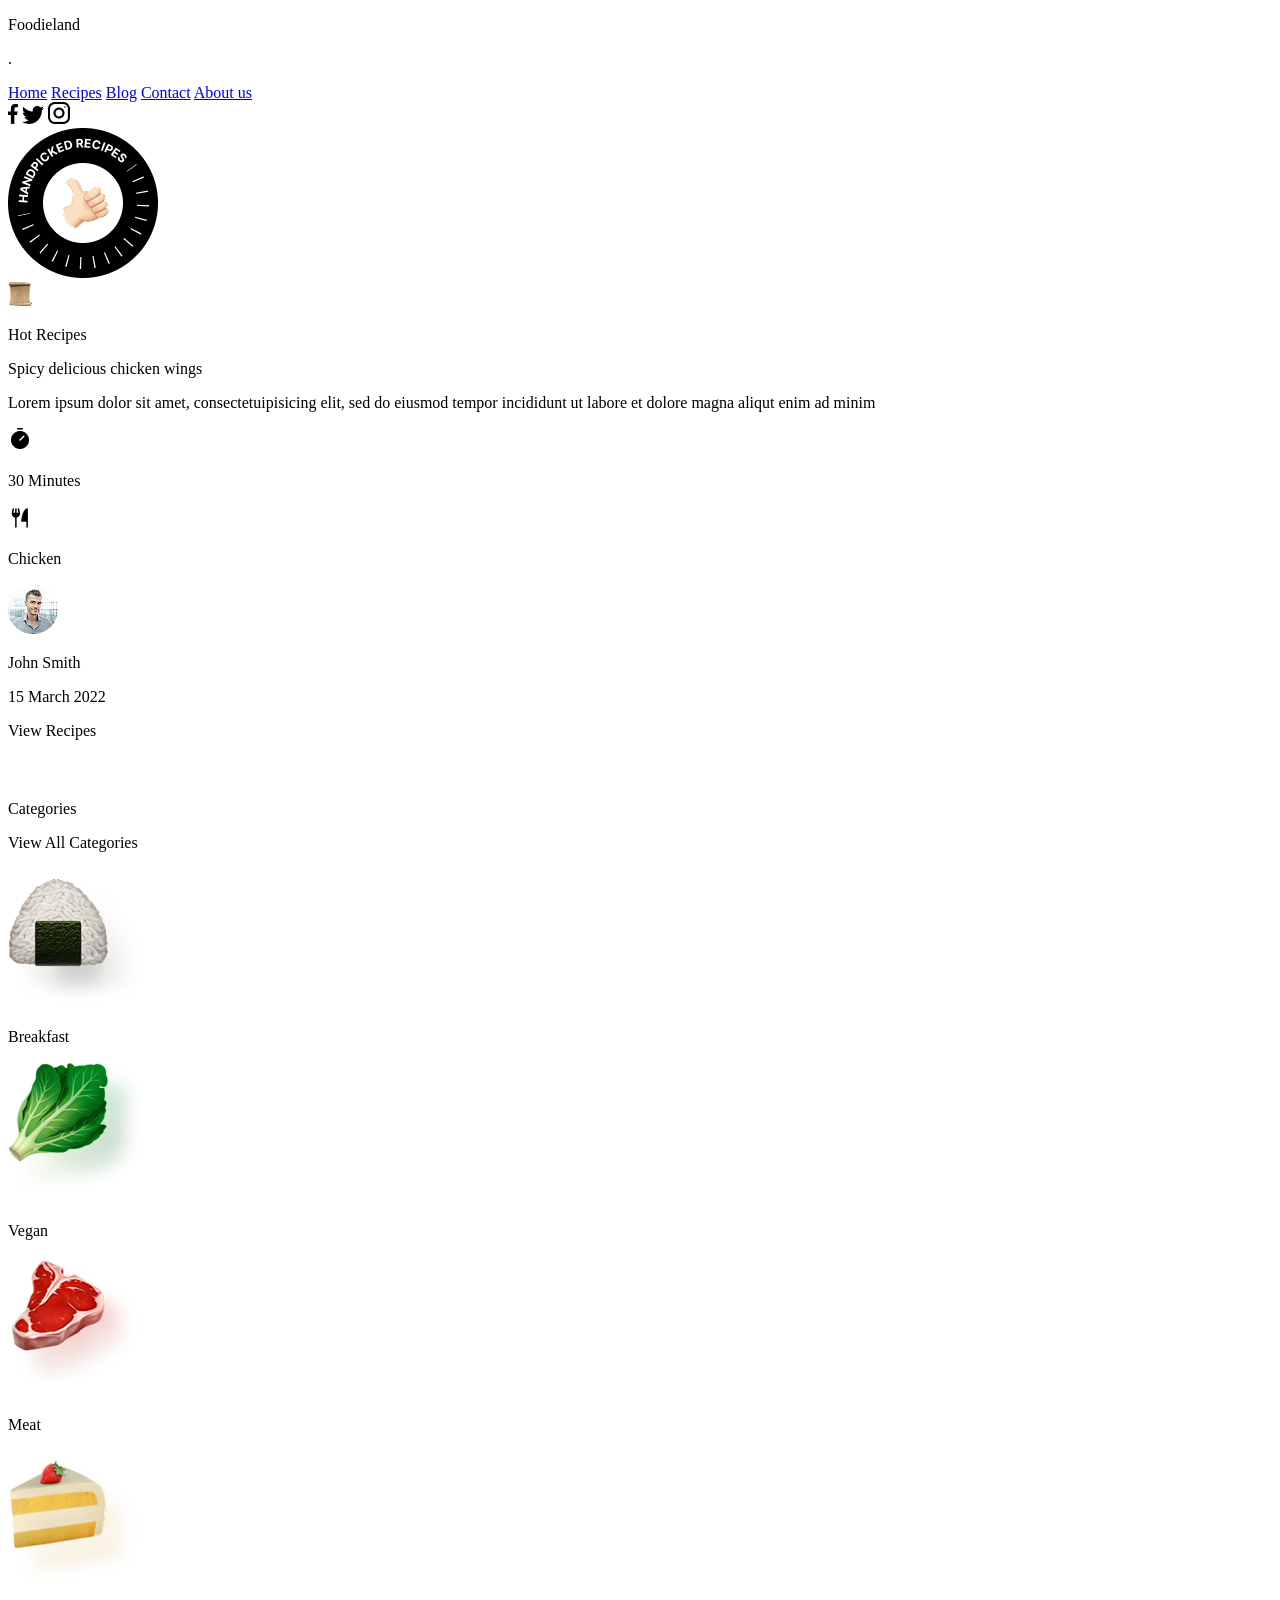
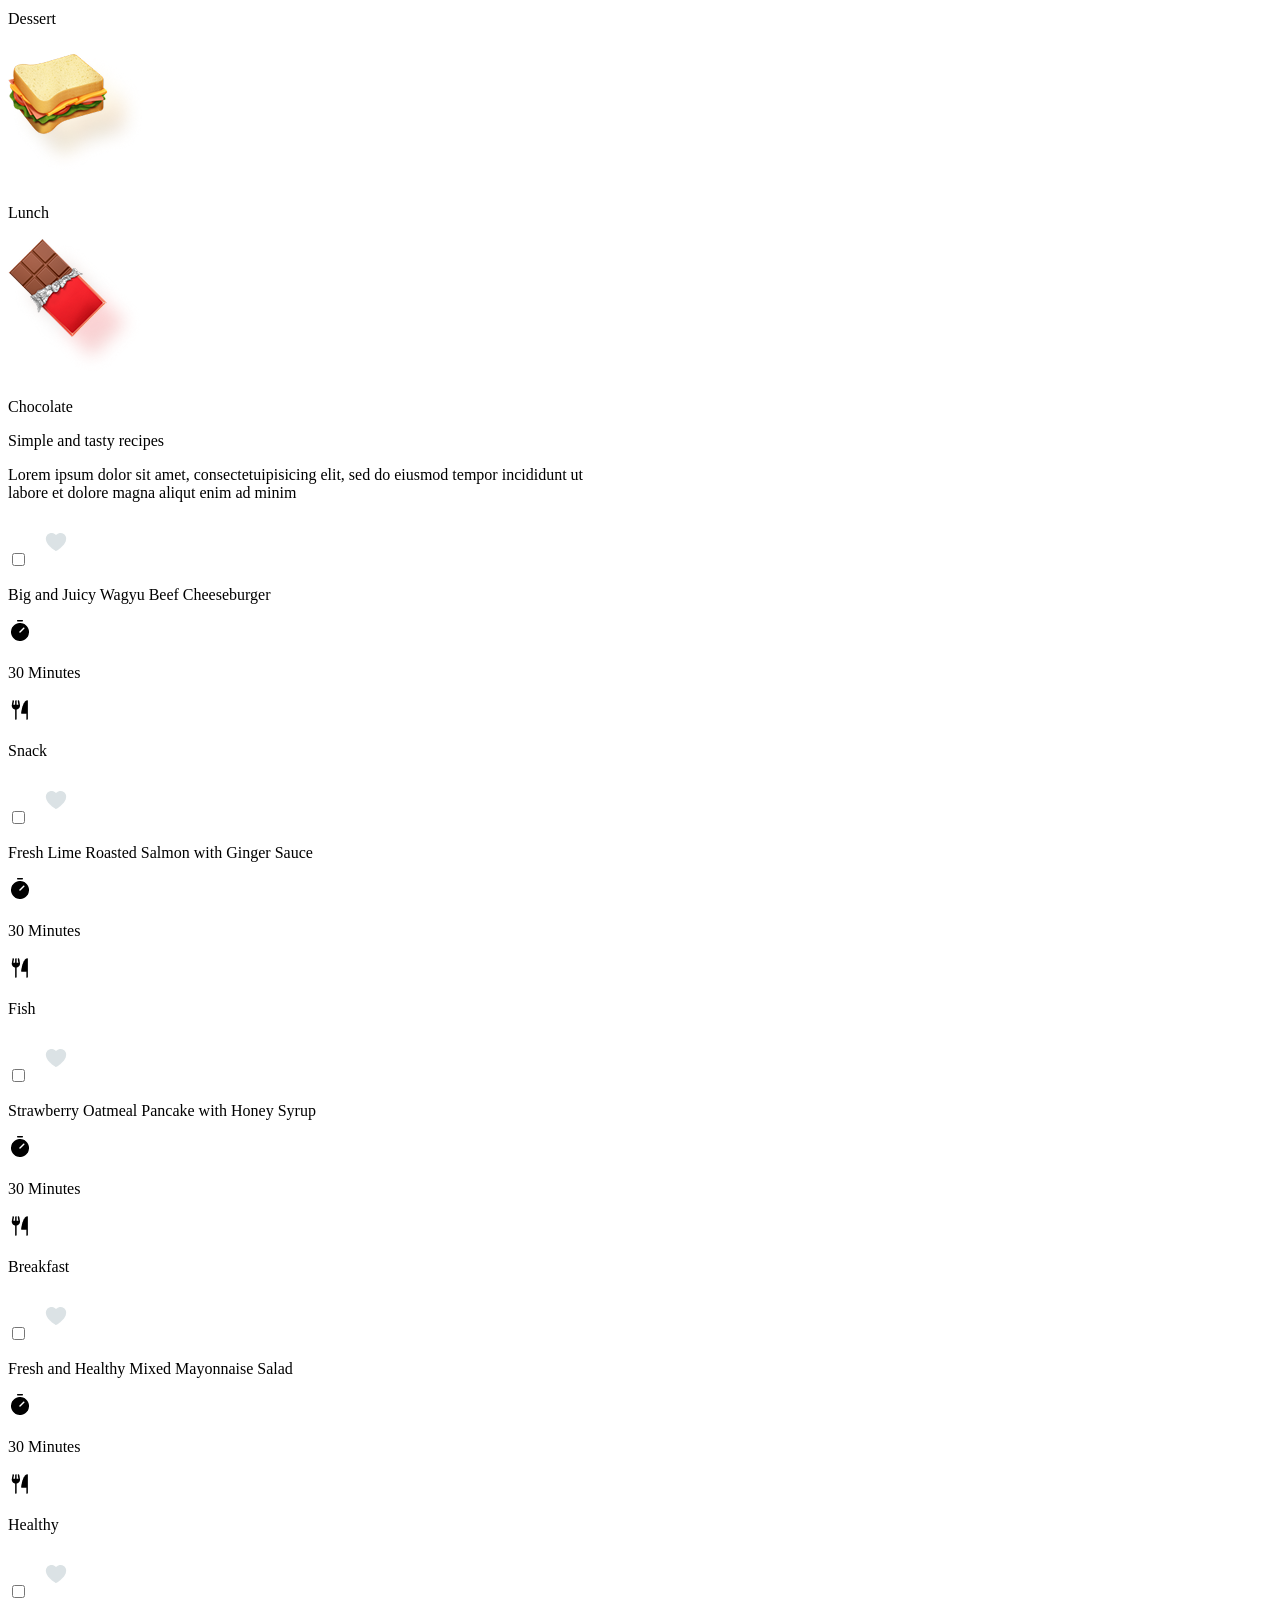
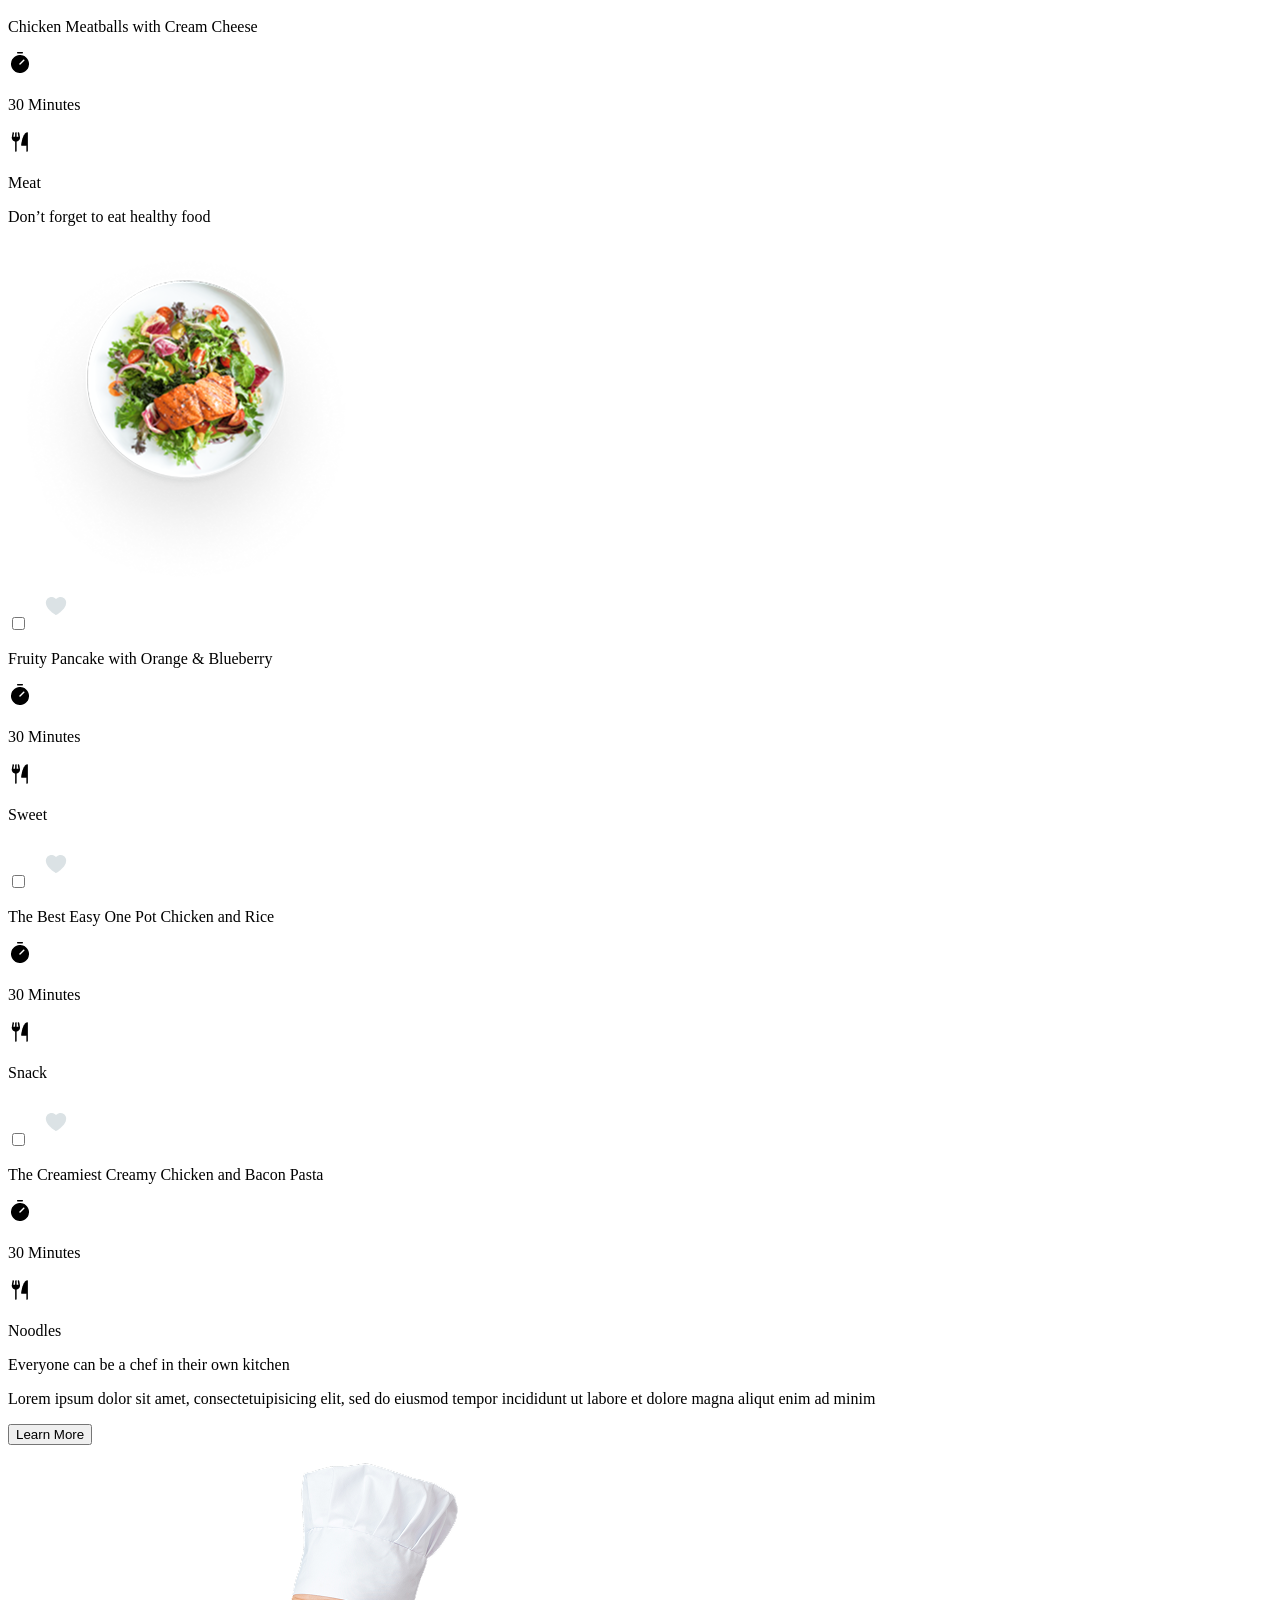
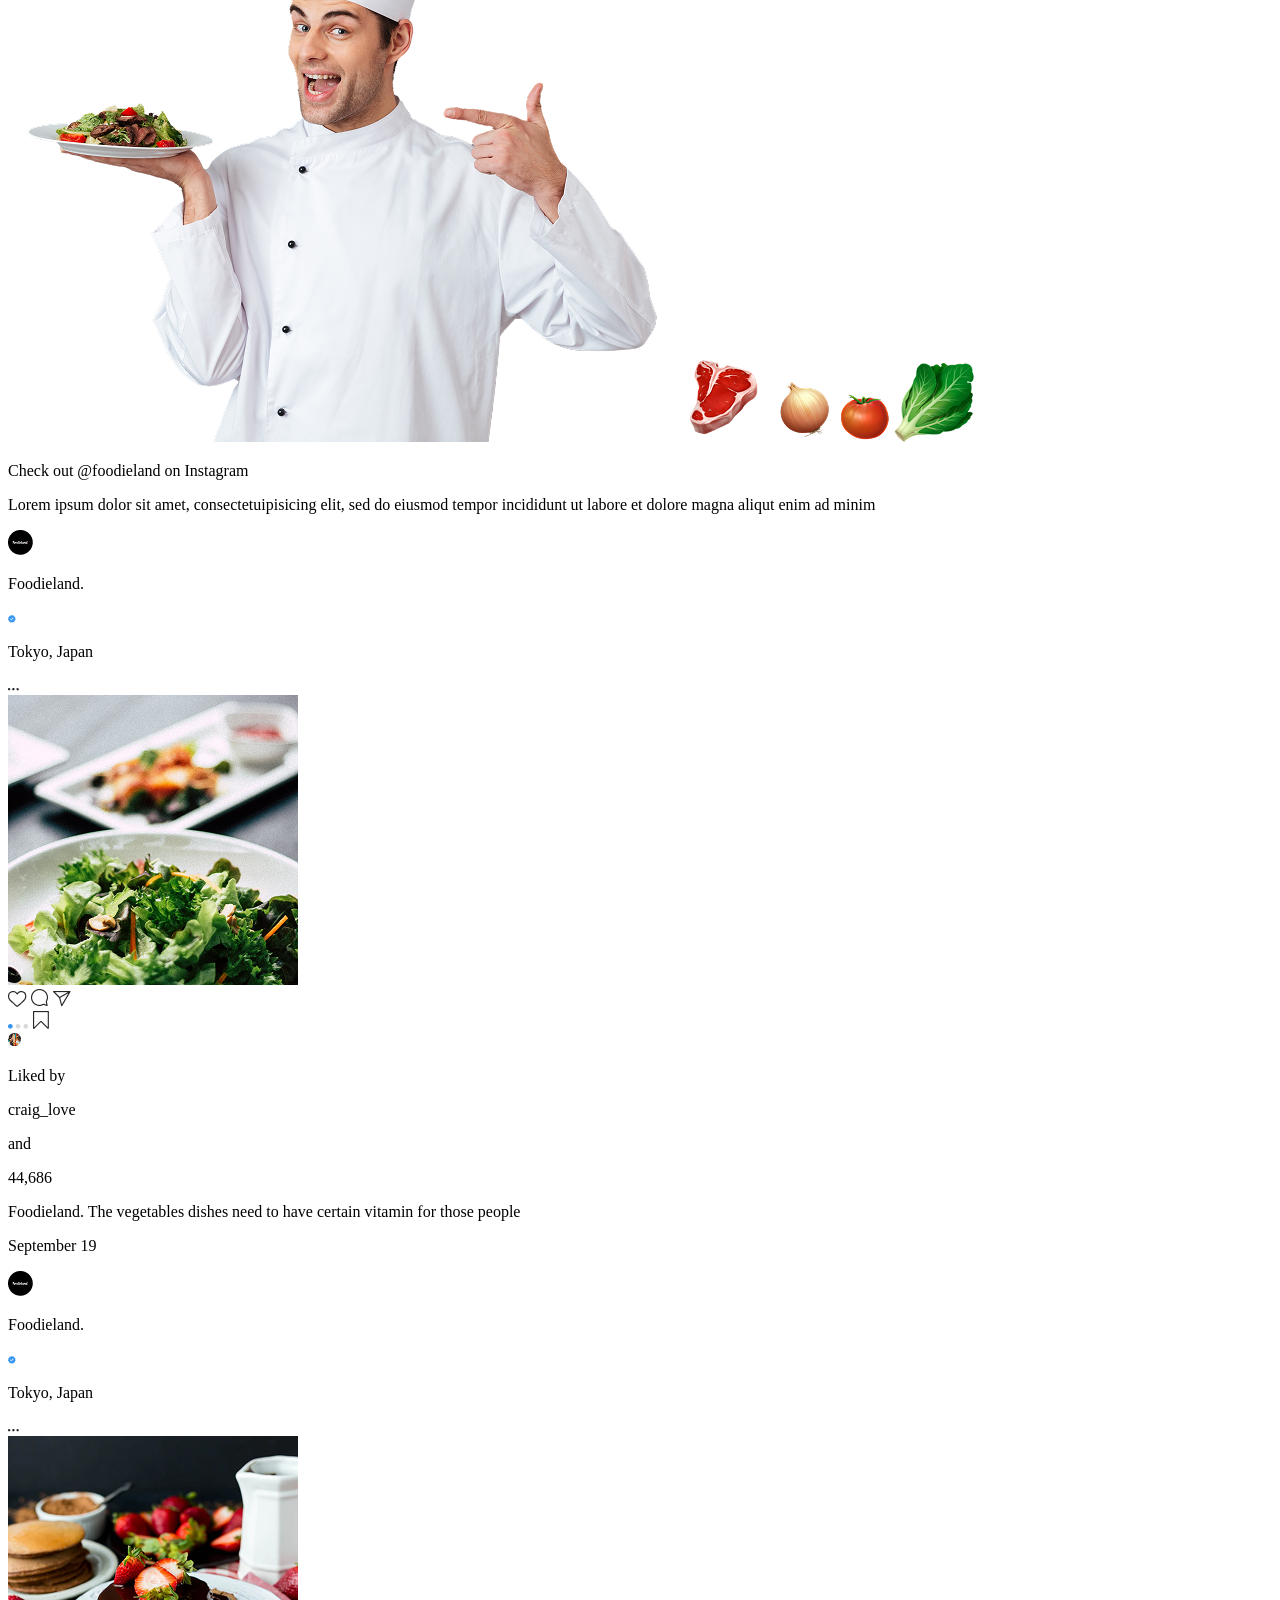
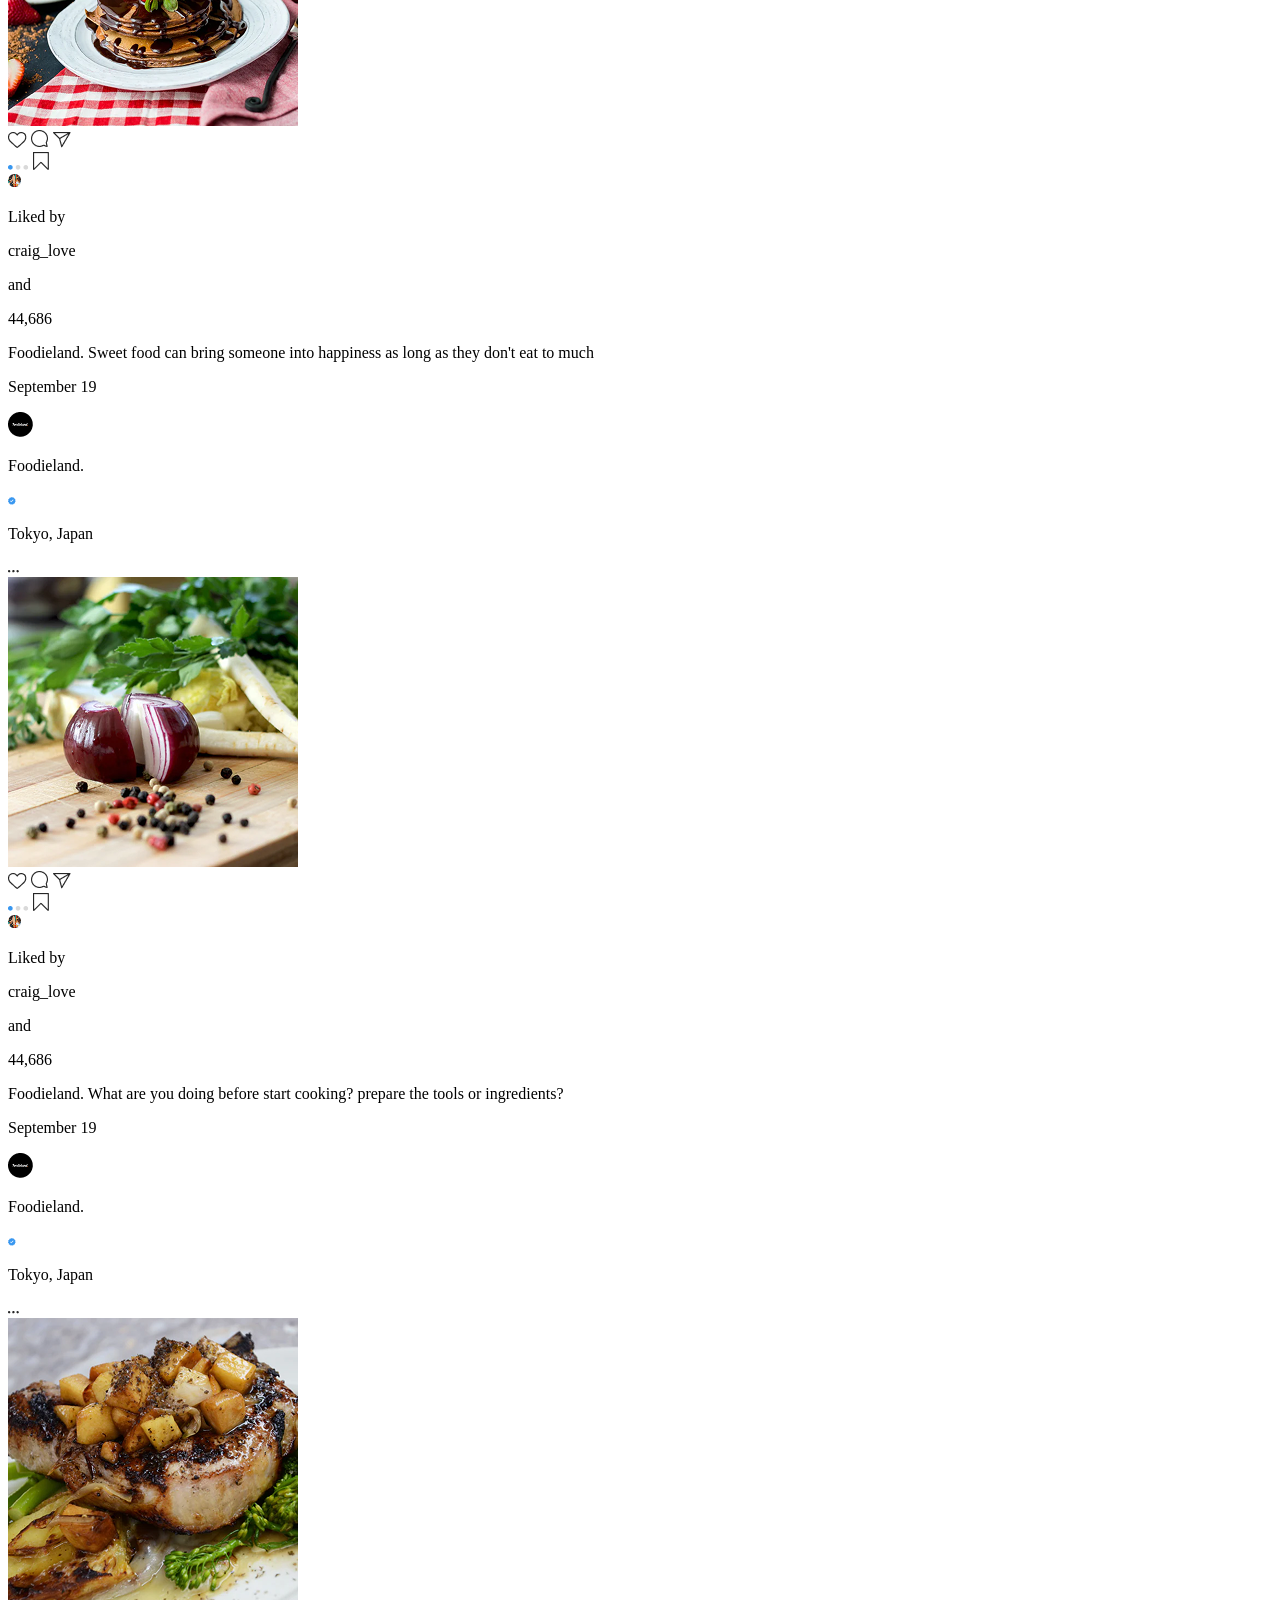
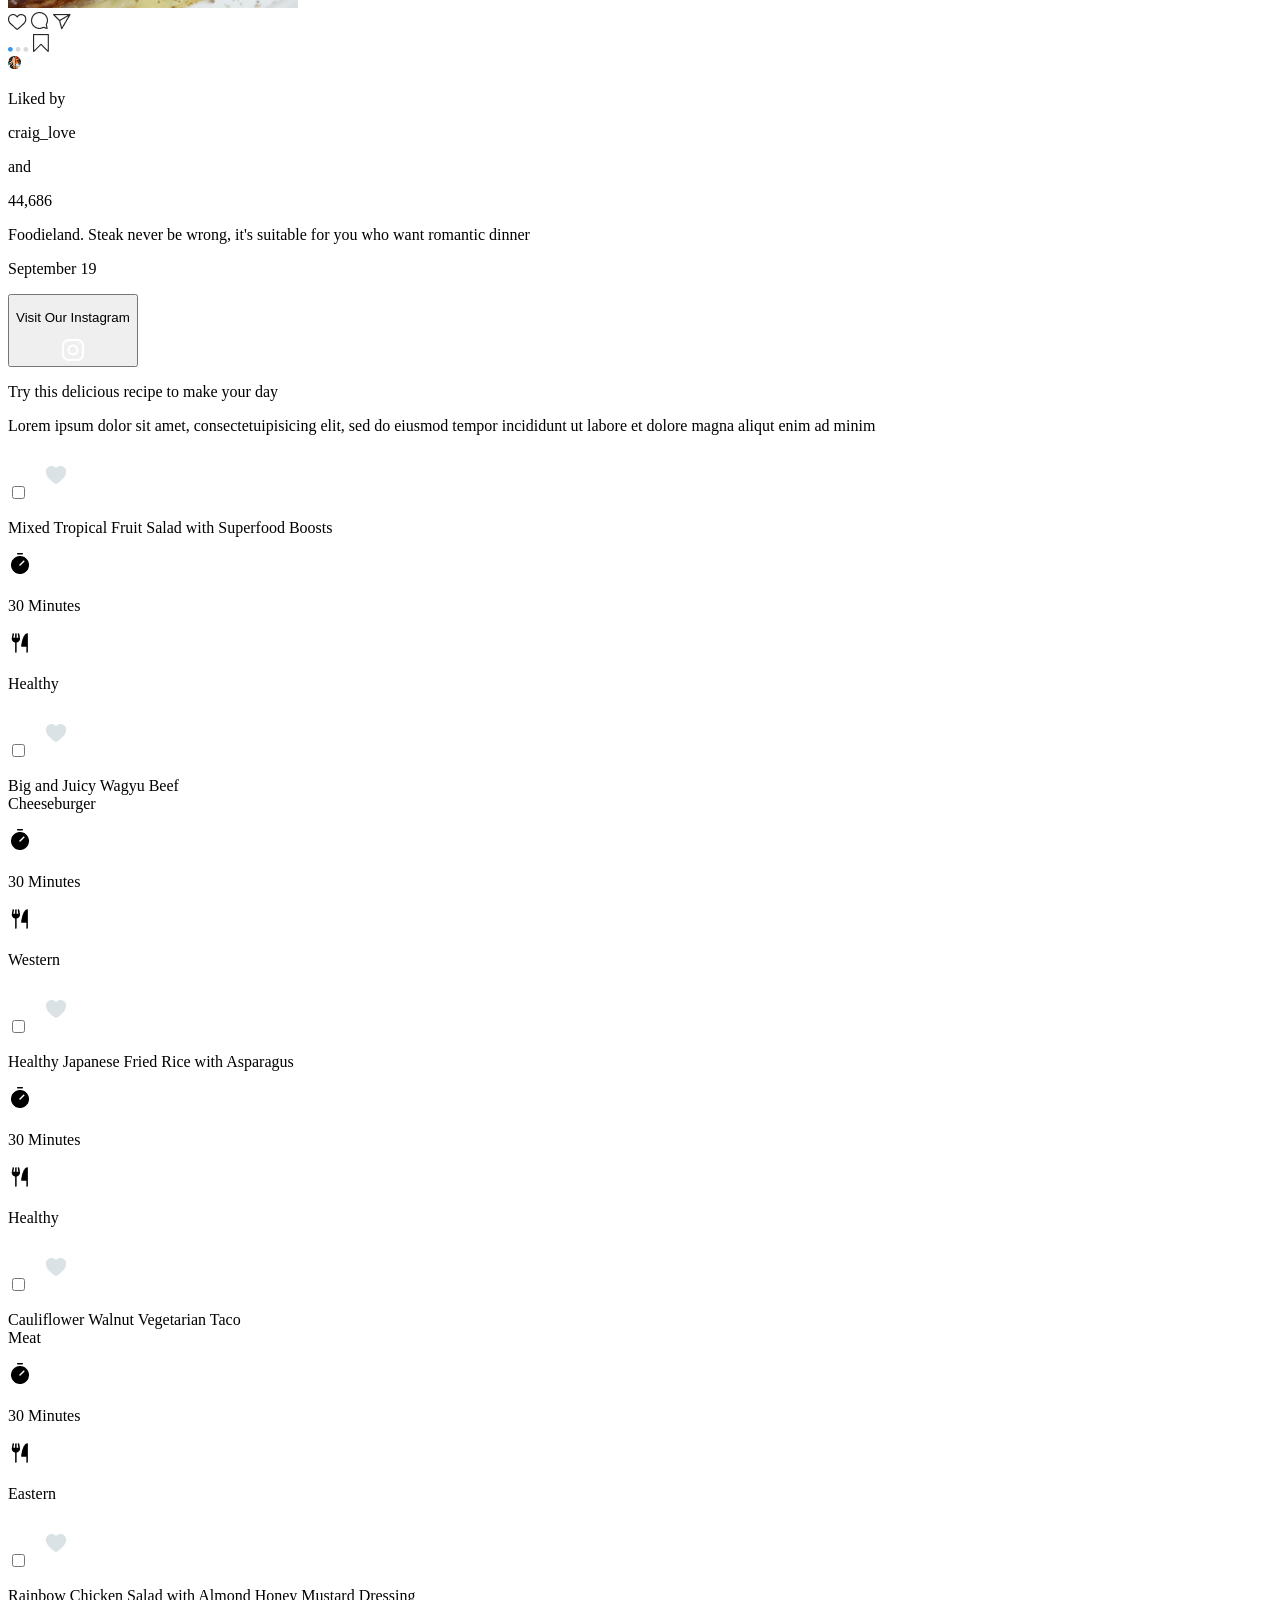
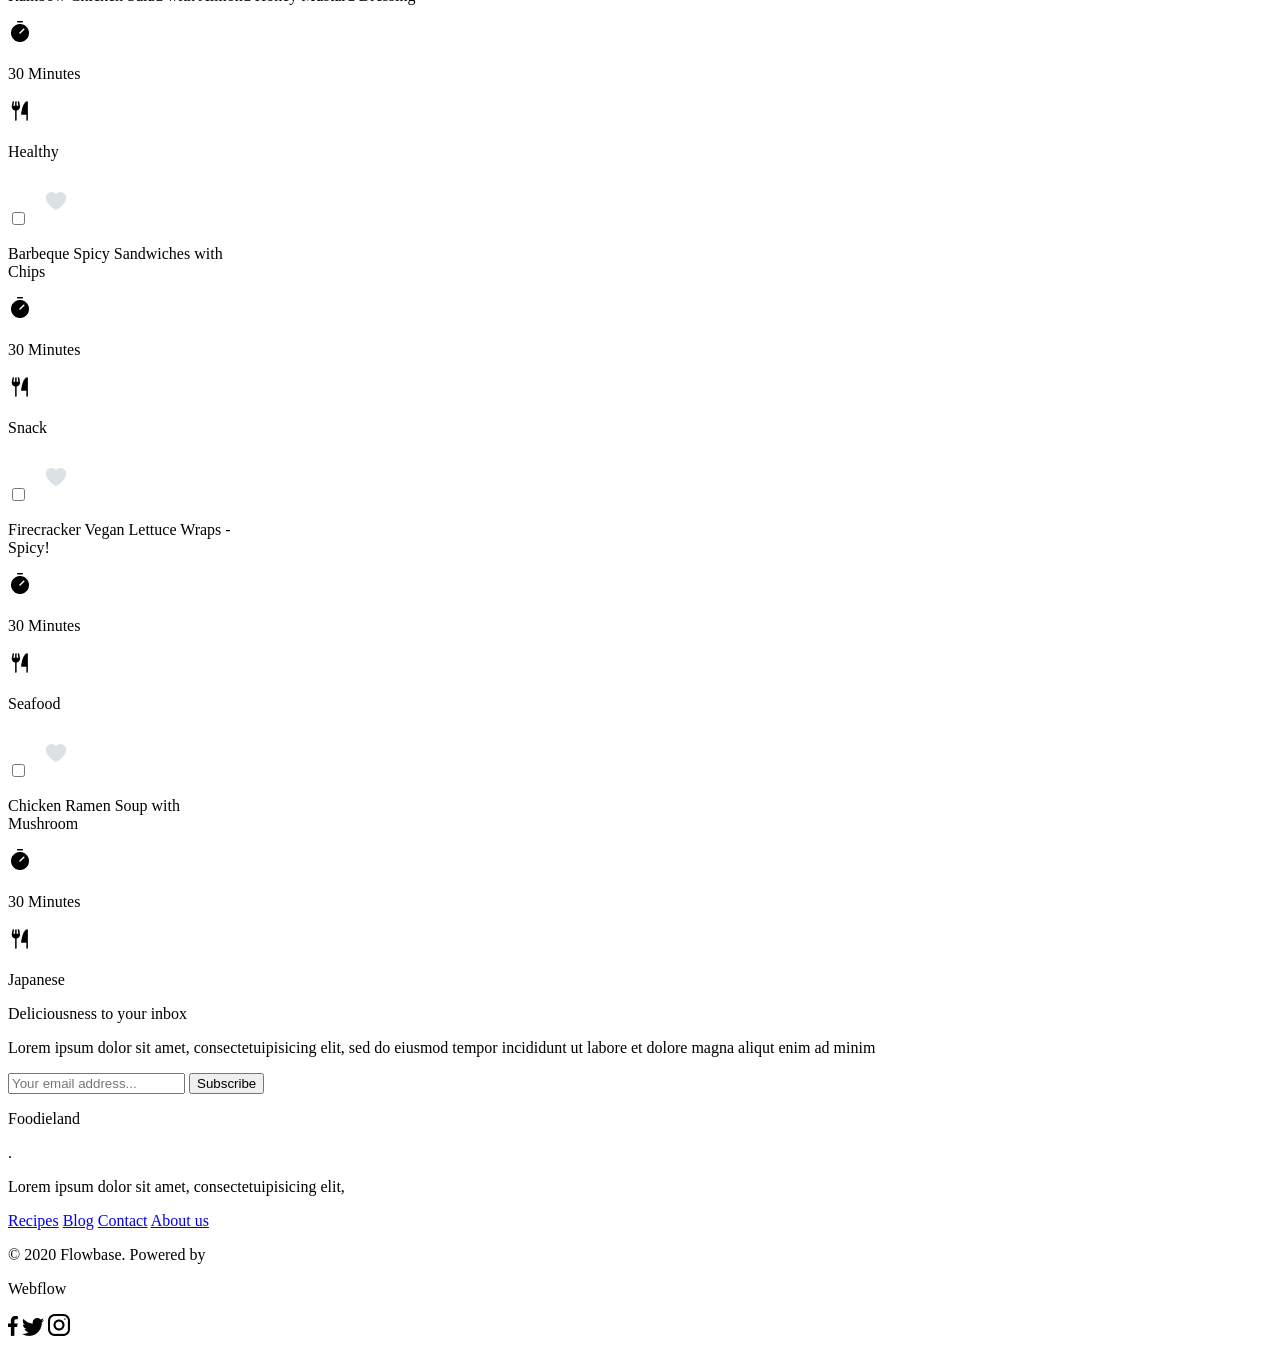
==== index.html @ 7369a602 "Add files via upload" ====
<!DOCTYPE html>
<html lang="en">

<head>
    <meta charset="UTF-8">
    <meta name="viewport" content="width=device-width, initial-scale=1.0, maximum-scale=1.0, user-scalable=yes">
    <link rel="stylesheet" href="css/Foodieland style.css">
    <title>Foodieland</title>
</head>

<body>
    <div class="container">
        <header class="header">
            <div class="navigation">
                <div class="navigation_name">
                    <p class="navigation_name_i">Foodieland</p>
                    <p class="navigation_name_t">.</p>
                </div>
                <div class="navigation_page">
                    <a href="#" class="navigation_page_text">Home</a>
                    <a href="#" class="navigation_page_text">Recipes</a>
                    <a href="#" class="navigation_page_text">Blog</a>
                    <a href="#" class="navigation_page_text">Contact</a>
                    <a href="#" class="navigation_page_text">About us</a>
                </div>
                <div class="navigation_icons">
                    <img src="icons/001-facebook.png" class="navigation_icons_facebook" alt="facebook">
                    <img src="icons/003-twitter.png" class="navigation_icons_twitter" alt="twitter">
                    <img src="icons/004-instagram.png" class="navigation_icons_instagram" alt="instagram">
                </div>
            </div>
        </header>

        <main>
            <img src="img/Badge.png" class="spicy_icon" alt="Badge">
            <div class="spicy">
                <div class="spice_nemnogo_fona"></div>
                <div class="spicy_center">
                    <div class="spicy_text">
                        <div class="spicy_text_sod">
                            <div class="hot_recipes_background">
                                <div class="hot_recipes_sod">
                                    <img src="icons/image 14.png" class="hot_recipes_icon" alt="hot recipes icon">
                                    <p class="hot_recipes_text">Hot Recipes</p>
                                </div>
                            </div>
                            <p class="spicy_text_osn">Spicy delicious chicken wings</p>
                            <p class="spicy_text_pob">Lorem ipsum dolor sit amet, consectetuipisicing elit, sed do
                                eiusmod
                                tempor incididunt ut labore et dolore magna aliqut enim ad minim </p>
                            <div class="spicy_info">
                                <div class="spicy_time">
                                    <div class="spicy_time_sod">
                                        <img src="icons/Timer.png" class="spicy_time_icon" alt="">
                                        <p class="spicy_time_text">30 Minutes</p>
                                    </div>
                                </div>
                                <div class="spicy_chicken">
                                    <div class="spicy_chicken_sod">
                                        <img src="icons/ForkKnife.png" class="spicy_chicken_icon"
                                            alt="spicy chicken icon">
                                        <p class="spicy_chicken_text">Chicken</p>
                                    </div>
                                </div>
                            </div>
                            <div class="view">
                                <div class="people">
                                    <img src="icons/Johnfoto.png" class="people_icon" alt="John icon">
                                    <div class="people_text">
                                        <p class="people_text_name">John Smith</p>
                                        <p class="people_text_data">15 March 2022</p>
                                    </div>
                                </div>
                                <div class="view_recipes">
                                    <div class="view_recipes_sod">
                                        <p class="view_recipes_text">View Recipes</p>
                                        <img src="icons/PlayCircle.png" class="view_recipes_icon" alt="play circle">
                                    </div>
                                </div>
                            </div>
                        </div>
                    </div>
                    <div class="spicy_img"></div>
                </div>
                <div class="spice_nemnogo_fona_2"></div>
            </div>
            <div class="categories">
                <div class="categories_header">
                    <p class="categories_header_text">Categories</p>
                    <div class="categories_header_view">
                        <p class="categories_header_view_text">View All Categories</p>
                    </div>
                </div>
                <div class="categories_all_img">
                    <div class="categories_img_1">
                        <img src="img/ris.png" class="food_img" alt="ris">
                        <p class="food_text">Breakfast</p>
                    </div>
                    <div class="categories_img_2">
                        <img src="img/salat.png" class="food_img" alt="salat">
                        <p class="food_text">Vegan</p>
                    </div>
                    <div class="categories_img_3">
                        <img src="img/meat.png" class="food_img" alt="meat">
                        <p class="food_text">Meat</p>
                    </div>
                    <div class="categories_img_4">
                        <img src="img/dessert.png" class="food_img" alt="tort">
                        <p class="food_text">Dessert</p>
                    </div>
                    <div class="categories_img_5">
                        <img src="img/lunch.png" class="food_img" alt="lunch">
                        <p class="food_text">Lunch</p>
                    </div>
                    <div class="categories_img_6">
                        <img src="img/choco.png" class="food_img" alt="chocolate">
                        <p class="food_text">Chocolate</p>
                    </div>
                </div>
            </div>
            <div class="simple_and_tasty">
                <p class="simple_and_tasty_head">Simple and tasty recipes</p>
                <p class="simple_and_tasty_pob">Lorem ipsum dolor sit amet, consectetuipisicing elit, sed do eiusmod
                    tempor incididunt ut<br>
                    labore et dolore magna aliqut enim ad minim</p>
                <div class="different_food">
                    <div class="different_food_options_1">
                        <div class="different_food_options_size">
                            <div class="different_food_options_img_position">
                                <div class="different_food_options_img">
                                    <label class="heart_label">
                                        <input type="checkbox" class="heart_checkbox">
                                        <img src="icons/серое_сердце.png" alt="сердце" class="heart_image">
                                    </label>
                                </div>
                            </div>
                            <div class="different_food_options_indent">
                                <p class="different_food_options_name">Big and Juicy Wagyu Beef
                                    Cheeseburger</p>
                                <div class="different_food_options_info">
                                    <div class="different_food_options_time">
                                        <img src="icons/Timer.png" class="different_food_options_time_icon" alt="Timer">
                                        <p class="different_food_options_time_text">30 Minutes</p>
                                    </div>
                                    <div class="different_food_options_tipe">
                                        <img src="icons/ForkKnife.png" class="different_food_options_tipe_icon"
                                            alt="ForkKnife">
                                        <p class="different_food_options_tipe_text">Snack</p>
                                    </div>
                                </div>
                            </div>
                        </div>
                        <div class="different_food_options_size">
                            <div class="different_food_options_img_position">
                                <div class="different_food_options_img_2">
                                    <label class="heart_label">
                                        <input type="checkbox" class="heart_checkbox">
                                        <img src="icons/серое_сердце.png" alt="сердце" class="heart_image">
                                    </label>
                                </div>
                            </div>
                            <div class="different_food_options_indent">
                                <p class="different_food_options_name">Fresh Lime Roasted Salmon with Ginger Sauce</p>
                                <div class="different_food_options_info_2">
                                    <div class="different_food_options_time">
                                        <img src="icons/Timer.png" class="different_food_options_time_icon" alt="Timer">
                                        <p class="different_food_options_time_text">30 Minutes</p>
                                    </div>
                                    <div class="different_food_options_tipe_fish">
                                        <img src="icons/ForkKnife.png" class="different_food_options_tipe_icon"
                                            alt="ForkKnife">
                                        <p class="different_food_options_tipe_text">Fish</p>
                                    </div>
                                </div>
                            </div>
                        </div>
                        <div class="different_food_options_size">
                            <div class="different_food_options_img_position">
                                <div class="different_food_options_img_3">
                                    <label class="heart_label">
                                        <input type="checkbox" class="heart_checkbox">
                                        <img src="icons/серое_сердце.png" alt="сердце" class="heart_image">
                                    </label>
                                </div>
                            </div>
                            <div class="different_food_options_indent">
                                <p class="different_food_options_name">Strawberry Oatmeal Pancake with Honey Syrup</p>
                                <div class="different_food_options_info_3">
                                    <div class="different_food_options_time">
                                        <img src="icons/Timer.png" class="different_food_options_time_icon" alt="Timer">
                                        <p class="different_food_options_time_text">30 Minutes</p>
                                    </div>
                                    <div class="different_food_options_tipe_breakfast">
                                        <img src="icons/ForkKnife.png" class="different_food_options_tipe_icon"
                                            alt="ForkKnife">
                                        <p class="different_food_options_tipe_text">Breakfast</p>
                                    </div>
                                </div>
                            </div>
                        </div>
                    </div>
                    <div class="different_food_options_2">
                        <div class="different_food_options_size">
                            <div class="different_food_options_img_position">
                                <div class="different_food_options_img_4">
                                    <label class="heart_label">
                                        <input type="checkbox" class="heart_checkbox">
                                        <img src="icons/серое_сердце.png" alt="сердце" class="heart_image">
                                    </label>
                                </div>
                            </div>
                            <div class="different_food_options_indent">
                                <p class="different_food_options_name">Fresh and Healthy Mixed Mayonnaise Salad</p>
                                <div class="different_delicious_recipes_info">
                                    <div class="different_food_options_time">
                                        <img src="icons/Timer.png" class="different_food_options_time_icon" alt="Timer">
                                        <p class="different_food_options_time_text">30 Minutes</p>
                                    </div>
                                    <div class="different_food_options_tipe_2">
                                        <img src="icons/ForkKnife.png" class="different_food_options_tipe_icon"
                                            alt="ForkKnife">
                                        <p class="different_food_options_tipe_text">Healthy</p>
                                    </div>
                                </div>
                            </div>
                        </div>
                        <div class="different_food_options_size">
                            <div class="different_food_options_img_position">
                                <div class="different_food_options_img_5">
                                    <label class="heart_label">
                                        <input type="checkbox" class="heart_checkbox">
                                        <img src="icons/серое_сердце.png" alt="сердце" class="heart_image">
                                    </label>
                                </div>
                            </div>
                            <div class="different_food_options_indent">
                                <p class="different_food_options_name">Chicken Meatballs with Cream Cheese</p>
                                <div class="different_food_options_info_4">
                                    <div class="different_food_options_time">
                                        <img src="icons/Timer.png" class="different_food_options_time_icon" alt="Timer">
                                        <p class="different_food_options_time_text">30 Minutes</p>
                                    </div>
                                    <div class="different_food_options_tipe_meat">
                                        <img src="icons/ForkKnife.png" class="different_food_options_tipe_icon"
                                            alt="ForkKnife">
                                        <p class="different_food_options_tipe_text">Meat</p>
                                    </div>
                                </div>
                            </div>
                        </div>
                        <div class="different_food_options_size_3">
                            <p class="different_food_options_name_2">Don’t forget to eat healthy food</p>
                            <img src="img/healthy food.png" class="different_food_options_img_6" alt="healthy food">
                        </div>
                    </div>
                    <div class="different_food_options_3">
                        <div class="different_food_options_size">
                            <div class="different_food_options_img_position">
                                <div class="different_food_options_img_7">
                                    <label class="heart_label">
                                        <input type="checkbox" class="heart_checkbox">
                                        <img src="icons/серое_сердце.png" alt="сердце" class="heart_image">
                                    </label>
                                </div>
                            </div>
                            <div class="different_food_options_indent">
                                <p class="different_food_options_name">Fruity Pancake with Orange & Blueberry</p>
                                <div class="different_food_options_info">
                                    <div class="different_food_options_time">
                                        <img src="icons/Timer.png" class="different_food_options_time_icon" alt="Timer">
                                        <p class="different_food_options_time_text">30 Minutes</p>
                                    </div>
                                    <div class="different_food_options_tipe">
                                        <img src="icons/ForkKnife.png" class="different_food_options_tipe_icon"
                                            alt="ForkKnife">
                                        <p class="different_food_options_tipe_text">Sweet</p>
                                    </div>
                                </div>
                            </div>
                        </div>
                        <div class="different_food_options_size">
                            <div class="different_food_options_img_position">
                                <div class="different_food_options_img_8">
                                    <label class="heart_label">
                                        <input type="checkbox" class="heart_checkbox">
                                        <img src="icons/серое_сердце.png" alt="сердце" class="heart_image">
                                    </label>
                                </div>
                            </div>
                            <div class="different_food_options_indent">
                                <p class="different_food_options_name">The Best Easy One Pot Chicken and Rice</p>
                                <div class="different_food_options_info">
                                    <div class="different_food_options_time">
                                        <img src="icons/Timer.png" class="different_food_options_time_icon" alt="Timer">
                                        <p class="different_food_options_time_text">30 Minutes</p>
                                    </div>
                                    <div class="different_food_options_tipe">
                                        <img src="icons/ForkKnife.png" class="different_food_options_tipe_icon"
                                            alt="ForkKnife">
                                        <p class="different_food_options_tipe_text">Snack</p>
                                    </div>
                                </div>
                            </div>
                        </div>
                        <div class="different_food_options_size">
                            <div class="different_food_options_img_position">
                                <div class="different_food_options_img_9">
                                    <label class="heart_label">
                                        <input type="checkbox" class="heart_checkbox">
                                        <img src="icons/серое_сердце.png" alt="сердце" class="heart_image">
                                    </label>
                                </div>
                            </div>
                            <div class="different_food_options_indent">
                                <p class="different_food_options_name">The Creamiest Creamy Chicken and Bacon Pasta</p>
                                <div class="different_food_options_info_5">
                                    <div class="different_food_options_time">
                                        <img src="icons/Timer.png" class="different_food_options_time_icon" alt="Timer">
                                        <p class="different_food_options_time_text">30 Minutes</p>
                                    </div>
                                    <div class="different_food_options_tipe_noodles">
                                        <img src="icons/ForkKnife.png" class="different_food_options_tipe_icon"
                                            alt="ForkKnife">
                                        <p class="different_food_options_tipe_text">Noodles</p>
                                    </div>
                                </div>
                            </div>
                        </div>
                    </div>
                </div>
            </div>
            <div class="learn_more">
                <div class="learn_more_size">
                    <p class="learn_more_text_osn">Everyone can be a
                        chef in their own kitchen</p>
                    <p class="learn_more_text_pob">Lorem ipsum dolor sit amet, consectetuipisicing elit, sed do eiusmod
                        tempor incididunt ut labore et dolore magna aliqut enim ad minim </p>
                    <button class="learn_more_button"> Learn More</button>
                </div>
                <div class="learn_more_img_fon"></div>
                <img src="img/portrait-happy-male-chef-dressed-uniform 1.png" class="learn_more_img" alt="happy chef">
                <img src="img/meat-happy-chef.png" class="learn_more_img_meat" alt="meat">
                <img src="img/onion-happy-chef.png" class="learn_more_img_onion" alt="onion">
                <img src="img/tomato-happy-chef.png" class="learn_more_img_tomato" alt="помидор">
                <img src="img/salat-happy-chef.png" class="learn_more_img_salat" alt="салат">
            </div>
            <div class="check_in_instagram">
                <div class="check_in_instagram_position">
                    <div class="check_in_instagram_text">
                        <p class="check_in_instagram_text_osn">Check out @foodieland on Instagram</p>
                        <p class="check_in_instagram_text_pob">Lorem ipsum dolor sit amet, consectetuipisicing elit, sed
                            do
                            eiusmod tempor incididunt ut labore et dolore magna aliqut enim ad minim </p>
                    </div>
                    <div class="check_in_instagram_posts">
                        <div class="post">
                            <div class="post_top">
                                <div class="post_top_logo">
                                    <img src="icons/fodieland.png" class="post_top_icon" alt="foodieland logo">
                                    <div class="post_top_name_and_location">
                                        <div class="post_top_name">
                                            <p class="post_top_name_text">Foodieland.</p>
                                            <img src="icons/Official Icon.png" class="post_top_name_icon"
                                                alt="oficial check mark">
                                        </div>
                                        <p class="post_top_location">Tokyo, Japan</p>
                                    </div>
                                </div>
                                <img src="icons/tochki.png" class="post_top_tochki" alt="...">
                            </div>
                            <img src="img/vegetables dishes.png" alt="vegan food">
                            <div class="post_bottom">
                                <div class="post_bottom_position">
                                    <div class="post_actions">
                                        <div class="actions">
                                            <img src="icons/Like.png" class="actions_like" alt="like">
                                            <img src="icons/Comment.png" class="actions_comment" alt="comments">
                                            <img src="icons/Messanger.png" class="actions_messanger" alt="mesaanger">
                                        </div>
                                        <img src="icons/Pagination.png" class="pagination" alt="pagination">
                                        <img src="icons/Save.png" class="actions_save" alt="save">
                                    </div>
                                    <div class="post_liked_by">
                                        <img src="icons/avatar.png" class="post_liked_by_avatar" alt="avatar">
                                        <div class="post_liked_by_text_all">
                                            <p class="post_liked_by_text">Liked by </p>
                                            <p class="post_liked_by_text_bold">craig_love </p>
                                            <p class="post_liked_by_text">and </p>
                                            <p class="post_liked_by_text_bold">44,686</p>
                                        </div>
                                    </div>
                                    <p class="post_comment">Foodieland. The vegetables dishes need to have certain
                                        vitamin for those people</p>
                                    <p class="post_data">September 19</p>
                                </div>
                            </div>
                        </div>
                        <div class="post">
                            <div class="post_top">
                                <div class="post_top_logo">
                                    <img src="icons/fodieland.png" class="post_top_icon" alt="foodieland logo">
                                    <div class="post_top_name_and_location">
                                        <div class="post_top_name">
                                            <p class="post_top_name_text">Foodieland.</p>
                                            <img src="icons/Official Icon.png" class="post_top_name_icon"
                                                alt="oficial check mark">
                                        </div>
                                        <p class="post_top_location">Tokyo, Japan</p>
                                    </div>
                                </div>
                                <img src="icons/tochki.png" class="post_top_tochki" alt="...">
                            </div>
                            <img src="img/sweet food.png" alt="vegan food">
                            <div class="post_bottom">
                                <div class="post_bottom_position">
                                    <div class="post_actions">
                                        <div class="actions">
                                            <img src="icons/Like.png" class="actions_like" alt="like">
                                            <img src="icons/Comment.png" class="actions_comment" alt="comments">
                                            <img src="icons/Messanger.png" class="actions_messanger" alt="mesaanger">
                                        </div>
                                        <img src="icons/Pagination.png" class="pagination" alt="pagination">
                                        <img src="icons/Save.png" class="actions_save" alt="save">
                                    </div>
                                    <div class="post_liked_by">
                                        <img src="icons/avatar.png" class="post_liked_by_avatar" alt="avatar">
                                        <div class="post_liked_by_text_all">
                                            <p class="post_liked_by_text">Liked by </p>
                                            <p class="post_liked_by_text_bold">craig_love </p>
                                            <p class="post_liked_by_text">and </p>
                                            <p class="post_liked_by_text_bold">44,686</p>
                                        </div>
                                    </div>
                                    <p class="post_comment">Foodieland. Sweet food can bring someone into happiness as
                                        long as they don't eat to much</p>
                                    <p class="post_data">September 19</p>
                                </div>
                            </div>
                        </div>
                        <div class="post">
                            <div class="post_top">
                                <div class="post_top_logo">
                                    <img src="icons/fodieland.png" class="post_top_icon" alt="foodieland logo">
                                    <div class="post_top_name_and_location">
                                        <div class="post_top_name">
                                            <p class="post_top_name_text">Foodieland.</p>
                                            <img src="icons/Official Icon.png" class="post_top_name_icon"
                                                alt="oficial check mark">
                                        </div>
                                        <p class="post_top_location">Tokyo, Japan</p>
                                    </div>
                                </div>
                                <img src="icons/tochki.png" class="post_top_tochki" alt="...">
                            </div>
                            <img src="img/start cooking.png" alt="vegan food">
                            <div class="post_bottom">
                                <div class="post_bottom_position">
                                    <div class="post_actions">
                                        <div class="actions">
                                            <img src="icons/Like.png" class="actions_like" alt="like">
                                            <img src="icons/Comment.png" class="actions_comment" alt="comments">
                                            <img src="icons/Messanger.png" class="actions_messanger" alt="mesaanger">
                                        </div>
                                        <img src="icons/Pagination.png" class="pagination" alt="pagination">
                                        <img src="icons/Save.png" class="actions_save" alt="save">
                                    </div>
                                    <div class="post_liked_by">
                                        <img src="icons/avatar.png" class="post_liked_by_avatar" alt="avatar">
                                        <div class="post_liked_by_text_all">
                                            <p class="post_liked_by_text">Liked by </p>
                                            <p class="post_liked_by_text_bold">craig_love </p>
                                            <p class="post_liked_by_text">and </p>
                                            <p class="post_liked_by_text_bold">44,686</p>
                                        </div>
                                    </div>
                                    <p class="post_comment">Foodieland. What are you doing before start cooking? prepare
                                        the tools or ingredients?</p>
                                    <p class="post_data">September 19</p>
                                </div>
                            </div>
                        </div>
                        <div class="post">
                            <div class="post_top">
                                <div class="post_top_logo">
                                    <img src="icons/fodieland.png" class="post_top_icon" alt="foodieland logo">
                                    <div class="post_top_name_and_location">
                                        <div class="post_top_name">
                                            <p class="post_top_name_text">Foodieland.</p>
                                            <img src="icons/Official Icon.png" class="post_top_name_icon"
                                                alt="oficial check mark">
                                        </div>
                                        <p class="post_top_location">Tokyo, Japan</p>
                                    </div>
                                </div>
                                <img src="icons/tochki.png" class="post_top_tochki" alt="...">
                            </div>
                            <img src="img/syeak never be wrong.png" alt="vegan food">
                            <div class="post_bottom">
                                <div class="post_bottom_position">
                                    <div class="post_actions">
                                        <div class="actions">
                                            <img src="icons/Like.png" class="actions_like" alt="like">
                                            <img src="icons/Comment.png" class="actions_comment" alt="comments">
                                            <img src="icons/Messanger.png" class="actions_messanger" alt="mesaanger">
                                        </div>
                                        <img src="icons/Pagination.png" class="pagination" alt="pagination">
                                        <img src="icons/Save.png" class="actions_save" alt="save">
                                    </div>
                                    <div class="post_liked_by">
                                        <img src="icons/avatar.png" class="post_liked_by_avatar" alt="avatar">
                                        <div class="post_liked_by_text_all">
                                            <p class="post_liked_by_text">Liked by </p>
                                            <p class="post_liked_by_text_bold">craig_love </p>
                                            <p class="post_liked_by_text">and </p>
                                            <p class="post_liked_by_text_bold">44,686</p>
                                        </div>
                                    </div>
                                    <p class="post_comment">Foodieland. Steak never be wrong, it's suitable for you who
                                        want romantic dinner</p>
                                    <p class="post_data">September 19</p>
                                </div>
                            </div>
                        </div>
                    </div>
                    <button class="visit_our_insta">
                        <p>Visit Our Instagram</p>
                        <img src="icons/004-instagram-white.png" class="visit_our_insta_icon" alt="instagram">
                    </button>
                </div>
            </div>
            <div class="delicious_recipes">
                <div class="delicious_recipes_text">
                    <p class="delicious_recipes_text_osn">Try this delicious recipe
                        to make your day</p>
                    <p class="delicious_recipes_text_pob">Lorem ipsum dolor sit amet, consectetuipisicing elit, sed do
                        eiusmod tempor incididunt ut labore et dolore magna aliqut enim ad minim </p>
                </div>
                <div class="different_delicious_recipes">
                    <div class="different_delicious_recipes_line">
                        <div class="different_delicious_recipes_options">
                            <div class="different_delicious_recipes_img">
                                <label class="heart_label_2">
                                    <input type="checkbox" class="heart_checkbox">
                                    <img src="icons/серое_сердце.png" alt="сердце" class="heart_image">
                                </label>
                            </div>
                            <p class="different_food_options_name_3">Mixed Tropical Fruit Salad with Superfood Boosts
                            </p>
                            <div class="different_delicious_recipes_info">
                                <div class="different_food_options_time">
                                    <img src="icons/Timer.png" class="different_food_options_time_icon" alt="Timer">
                                    <p class="different_food_options_time_text">30 Minutes</p>
                                </div>
                                <div class="different_food_options_tipe_2">
                                    <img src="icons/ForkKnife.png" class="different_food_options_tipe_icon"
                                        alt="ForkKnife">
                                    <p class="different_food_options_tipe_text">Healthy</p>
                                </div>
                            </div>
                        </div>
                        <div class="different_delicious_recipes_options">
                            <div class="different_delicious_recipes_img_2">
                                <label class="heart_label_2">
                                    <input type="checkbox" class="heart_checkbox">
                                    <img src="icons/серое_сердце.png" alt="сердце" class="heart_image">
                                </label>
                            </div>
                            <p class="different_food_options_name_3">Big and Juicy Wagyu Beef<br> Cheeseburger</p>
                            <div class="different_delicious_recipes_info_2">
                                <div class="different_food_options_time">
                                    <img src="icons/Timer.png" class="different_food_options_time_icon" alt="Timer">
                                    <p class="different_food_options_time_text">30 Minutes</p>
                                </div>
                                <div class="different_food_options_tipe_3">
                                    <img src="icons/ForkKnife.png" class="different_food_options_tipe_icon"
                                        alt="ForkKnife">
                                    <p class="different_food_options_tipe_text">Western</p>
                                </div>
                            </div>
                        </div>
                        <div class="different_delicious_recipes_options">
                            <div class="different_delicious_recipes_img_3">
                                <label class="heart_label_2">
                                    <input type="checkbox" class="heart_checkbox">
                                    <img src="icons/серое_сердце.png" alt="сердце" class="heart_image">
                                </label>
                            </div>
                            <p class="different_food_options_name_3">Healthy Japanese Fried Rice with Asparagus</p>
                            <div class="different_delicious_recipes_info">
                                <div class="different_food_options_time">
                                    <img src="icons/Timer.png" class="different_food_options_time_icon" alt="Timer">
                                    <p class="different_food_options_time_text">30 Minutes</p>
                                </div>
                                <div class="different_food_options_tipe_2">
                                    <img src="icons/ForkKnife.png" class="different_food_options_tipe_icon"
                                        alt="ForkKnife">
                                    <p class="different_food_options_tipe_text">Healthy</p>
                                </div>
                            </div>
                        </div>
                        <div class="different_delicious_recipes_options">
                            <div class="different_delicious_recipes_img_4">
                                <label class="heart_label_2">
                                    <input type="checkbox" class="heart_checkbox">
                                    <img src="icons/серое_сердце.png" alt="сердце" class="heart_image">
                                </label>
                            </div>
                            <p class="different_food_options_name_3">Cauliflower Walnut Vegetarian Taco<br> Meat</p>
                            <div class="different_delicious_recipes_info">
                                <div class="different_food_options_time">
                                    <img src="icons/Timer.png" class="different_food_options_time_icon" alt="Timer">
                                    <p class="different_food_options_time_text">30 Minutes</p>
                                </div>
                                <div class="different_food_options_tipe_2">
                                    <img src="icons/ForkKnife.png" class="different_food_options_tipe_icon"
                                        alt="ForkKnife">
                                    <p class="different_food_options_tipe_text">Eastern</p>
                                </div>
                            </div>
                        </div>
                    </div>
                    <div class="different_delicious_recipes_line_2">
                        <div class="different_delicious_recipes_options">
                            <div class="different_delicious_recipes_img_5">
                                <label class="heart_label_2">
                                    <input type="checkbox" class="heart_checkbox">
                                    <img src="icons/серое_сердце.png" alt="сердце" class="heart_image">
                                </label>
                            </div>
                            <p class="different_food_options_name_3">Rainbow Chicken Salad with Almond Honey Mustard
                                Dressing</p>
                            <div class="different_delicious_recipes_info">
                                <div class="different_food_options_time">
                                    <img src="icons/Timer.png" class="different_food_options_time_icon" alt="Timer">
                                    <p class="different_food_options_time_text">30 Minutes</p>
                                </div>
                                <div class="different_food_options_tipe_2">
                                    <img src="icons/ForkKnife.png" class="different_food_options_tipe_icon"
                                        alt="ForkKnife">
                                    <p class="different_food_options_tipe_text">Healthy</p>
                                </div>
                            </div>
                        </div>
                        <div class="different_delicious_recipes_options">
                            <div class="different_delicious_recipes_img_6">
                                <label class="heart_label_2">
                                    <input type="checkbox" class="heart_checkbox">
                                    <img src="icons/серое_сердце.png" alt="сердце" class="heart_image">
                                </label>
                            </div>
                            <p class="different_food_options_name_3">Barbeque Spicy Sandwiches with<br> Chips</p>
                            <div class="different_food_options_info">
                                <div class="different_food_options_time">
                                    <img src="icons/Timer.png" class="different_food_options_time_icon" alt="Timer">
                                    <p class="different_food_options_time_text">30 Minutes</p>
                                </div>
                                <div class="different_food_options_tipe">
                                    <img src="icons/ForkKnife.png" class="different_food_options_tipe_icon"
                                        alt="ForkKnife">
                                    <p class="different_food_options_tipe_text">Snack</p>
                                </div>
                            </div>
                        </div>
                        <div class="different_delicious_recipes_options">
                            <div class="different_delicious_recipes_img_7">
                                <label class="heart_label_2">
                                    <input type="checkbox" class="heart_checkbox">
                                    <img src="icons/серое_сердце.png" alt="сердце" class="heart_image">
                                </label>
                            </div>
                            <p class="different_food_options_name_3">Firecracker Vegan Lettuce Wraps -<br> Spicy!</p>
                            <div class="different_delicious_recipes_info_2">
                                <div class="different_food_options_time">
                                    <img src="icons/Timer.png" class="different_food_options_time_icon" alt="Timer">
                                    <p class="different_food_options_time_text">30 Minutes</p>
                                </div>
                                <div class="different_food_options_tipe_3">
                                    <img src="icons/ForkKnife.png" class="different_food_options_tipe_icon"
                                        alt="ForkKnife">
                                    <p class="different_food_options_tipe_text">Seafood</p>
                                </div>
                            </div>
                        </div>
                        <div class="different_delicious_recipes_options">
                            <div class="different_delicious_recipes_img_8">
                                <label class="heart_label_2">
                                    <input type="checkbox" class="heart_checkbox">
                                    <img src="icons/серое_сердце.png" alt="сердце" class="heart_image">
                                </label>
                            </div>
                            <p class="different_food_options_name_3">Chicken Ramen Soup with<br> Mushroom </p>
                            <div class="different_delicious_recipes_info_3">
                                <div class="different_food_options_time">
                                    <img src="icons/Timer.png" class="different_food_options_time_icon" alt="Timer">
                                    <p class="different_food_options_time_text">30 Minutes</p>
                                </div>
                                <div class="different_food_options_tipe_4">
                                    <img src="icons/ForkKnife.png" class="different_food_options_tipe_icon"
                                        alt="ForkKnife">
                                    <p class="different_food_options_tipe_text">Japanese</p>
                                </div>
                            </div>
                        </div>
                    </div>
                </div>
            </div>
            <div class="deliciousness_inbox">
                <div class="deliciousness_inbox_position">
                    <p class="deliciousness_inbox_text_osn">Deliciousness to your inbox</p>
                    <p class="deliciousness_inbox_text_pob">Lorem ipsum dolor sit amet, consectetuipisicing elit, sed do
                        eiusmod tempor incididunt ut labore et dolore magna aliqut enim ad minim </p>
                    <form action="" class="subscribe-form">
                        <input class="email-input" type="text" placeholder="Your email address...">
                        <input type="button" value="Subscribe" class="email-input-btn">
                    </form>
                </div>
            </div>
        </main>
        <footer>
            <div class="footer_position">
                <div class="footer_line">
                    <div class="footer_name_and_page">
                        <div class="footer_name">
                            <div class="footer_foodieland_text">
                                <p class="footer_foodieland">Foodieland</p>
                                <p class="footer_foodieland_t">.</p>
                            </div>
                            <p class="footer_name_desc">Lorem ipsum dolor sit amet, consectetuipisicing elit, </p>
                        </div>
                        <div class="footer_page">
                            <a href="#" class="navigation_page_text">Recipes</a>
                            <a href="#" class="navigation_page_text">Blog</a>
                            <a href="#" class="navigation_page_text">Contact</a>
                            <a href="#" class="navigation_page_text">About us</a>
                        </div>
                    </div>
                </div>
                <div class="conec">
                    <div class="conec_position">
                        <div class="year">
                            <p class="year_text">© 2020 Flowbase. Powered by</p>
                            <p class="year_webflow">Webflow</p>
                        </div>
                        <div class="footer_icons">
                            <img src="icons/001-facebook.png" class="navigation_icons_facebook" alt="facebook">
                            <img src="icons/003-twitter.png" class="navigation_icons_twitter" alt="twitter">
                            <img src="icons/004-instagram.png" class="navigation_icons_instagram" alt="instagram">
                        </div>
                    </div>
                </div>
            </div>
        </footer>
    </div>
</body>

</html>
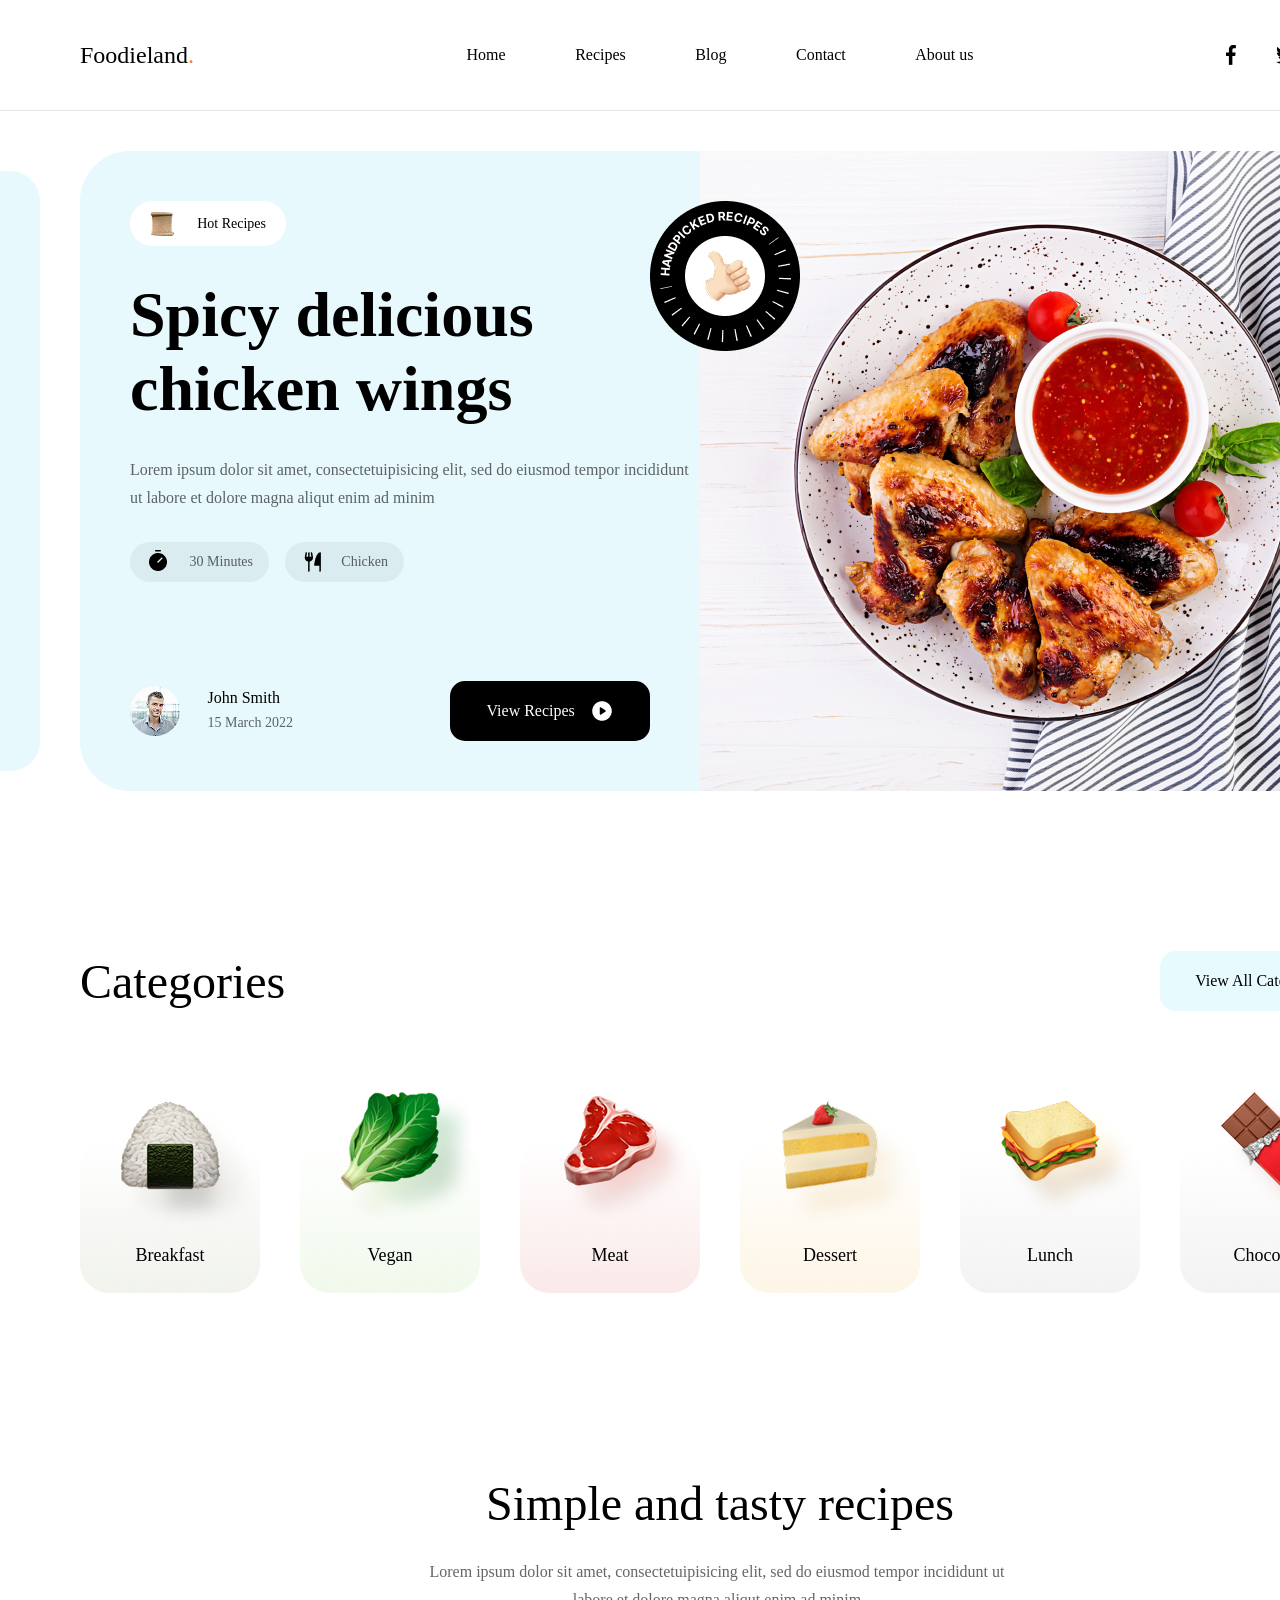
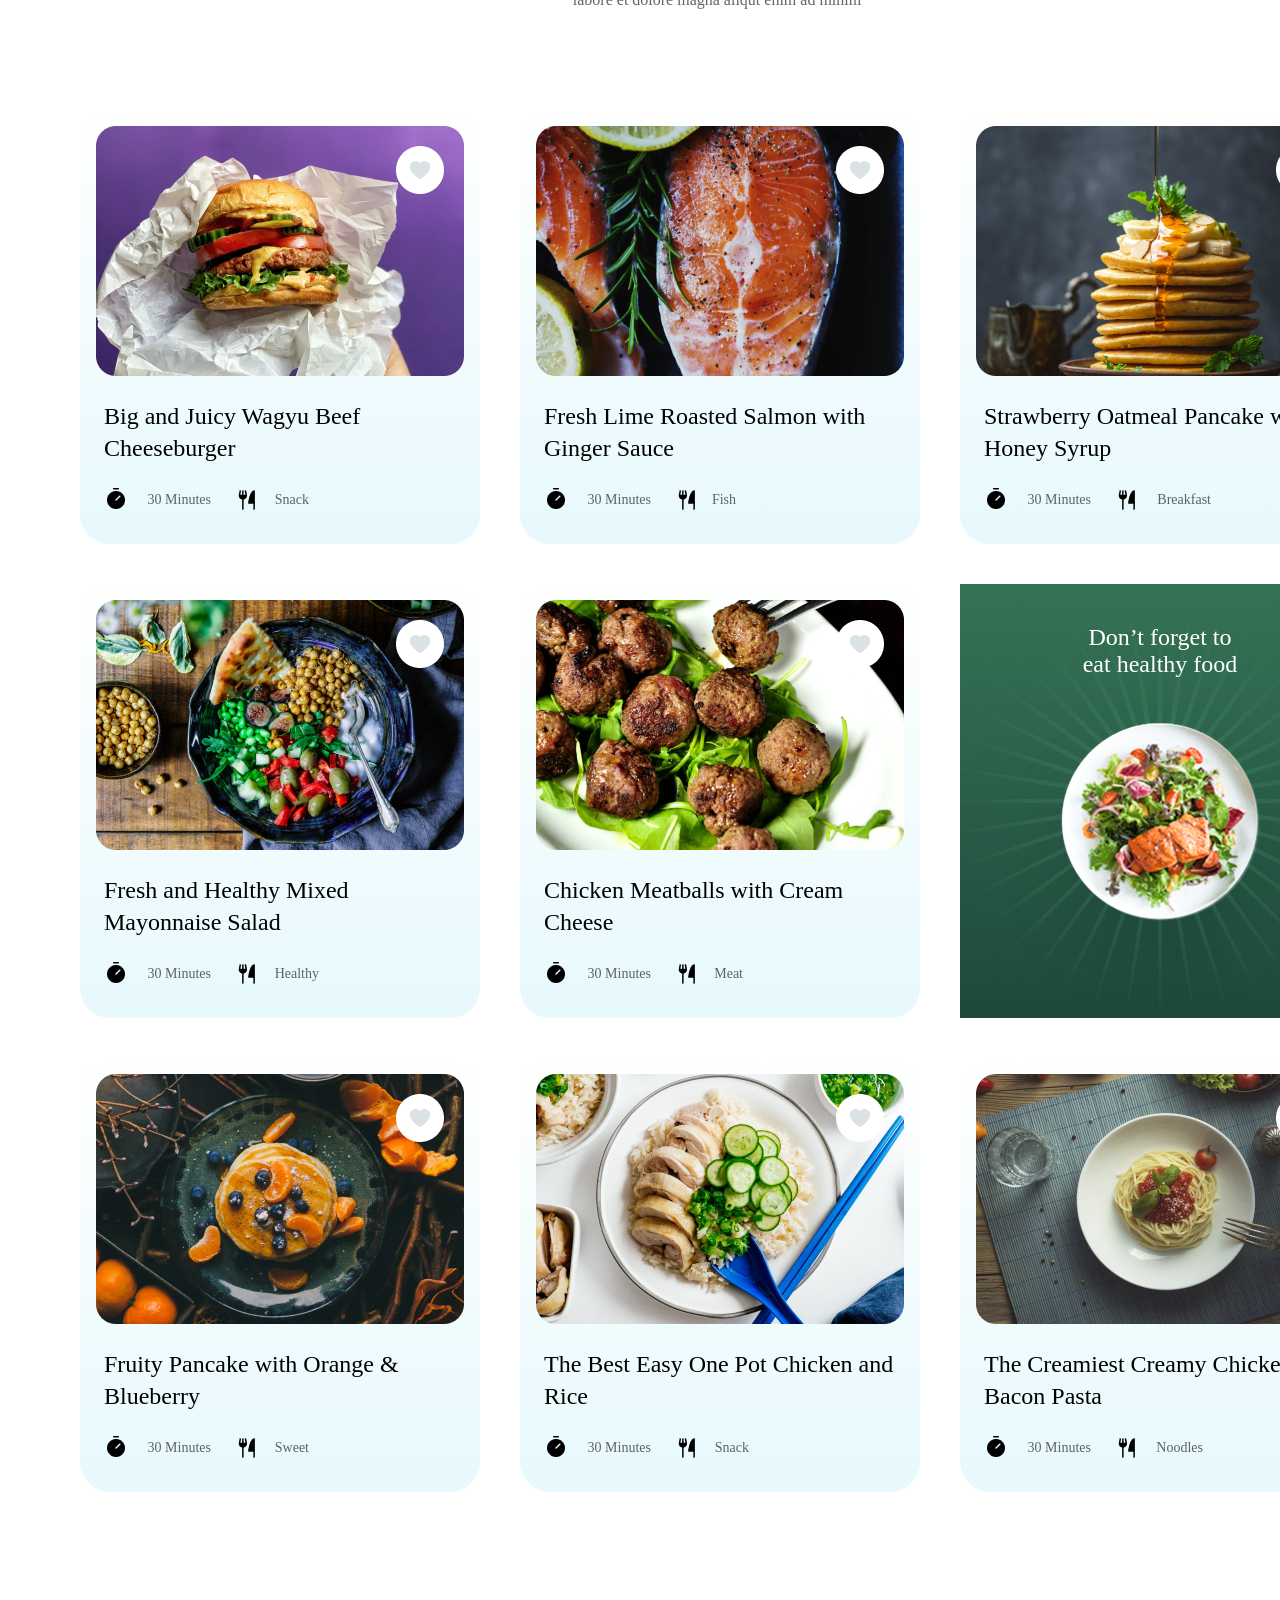
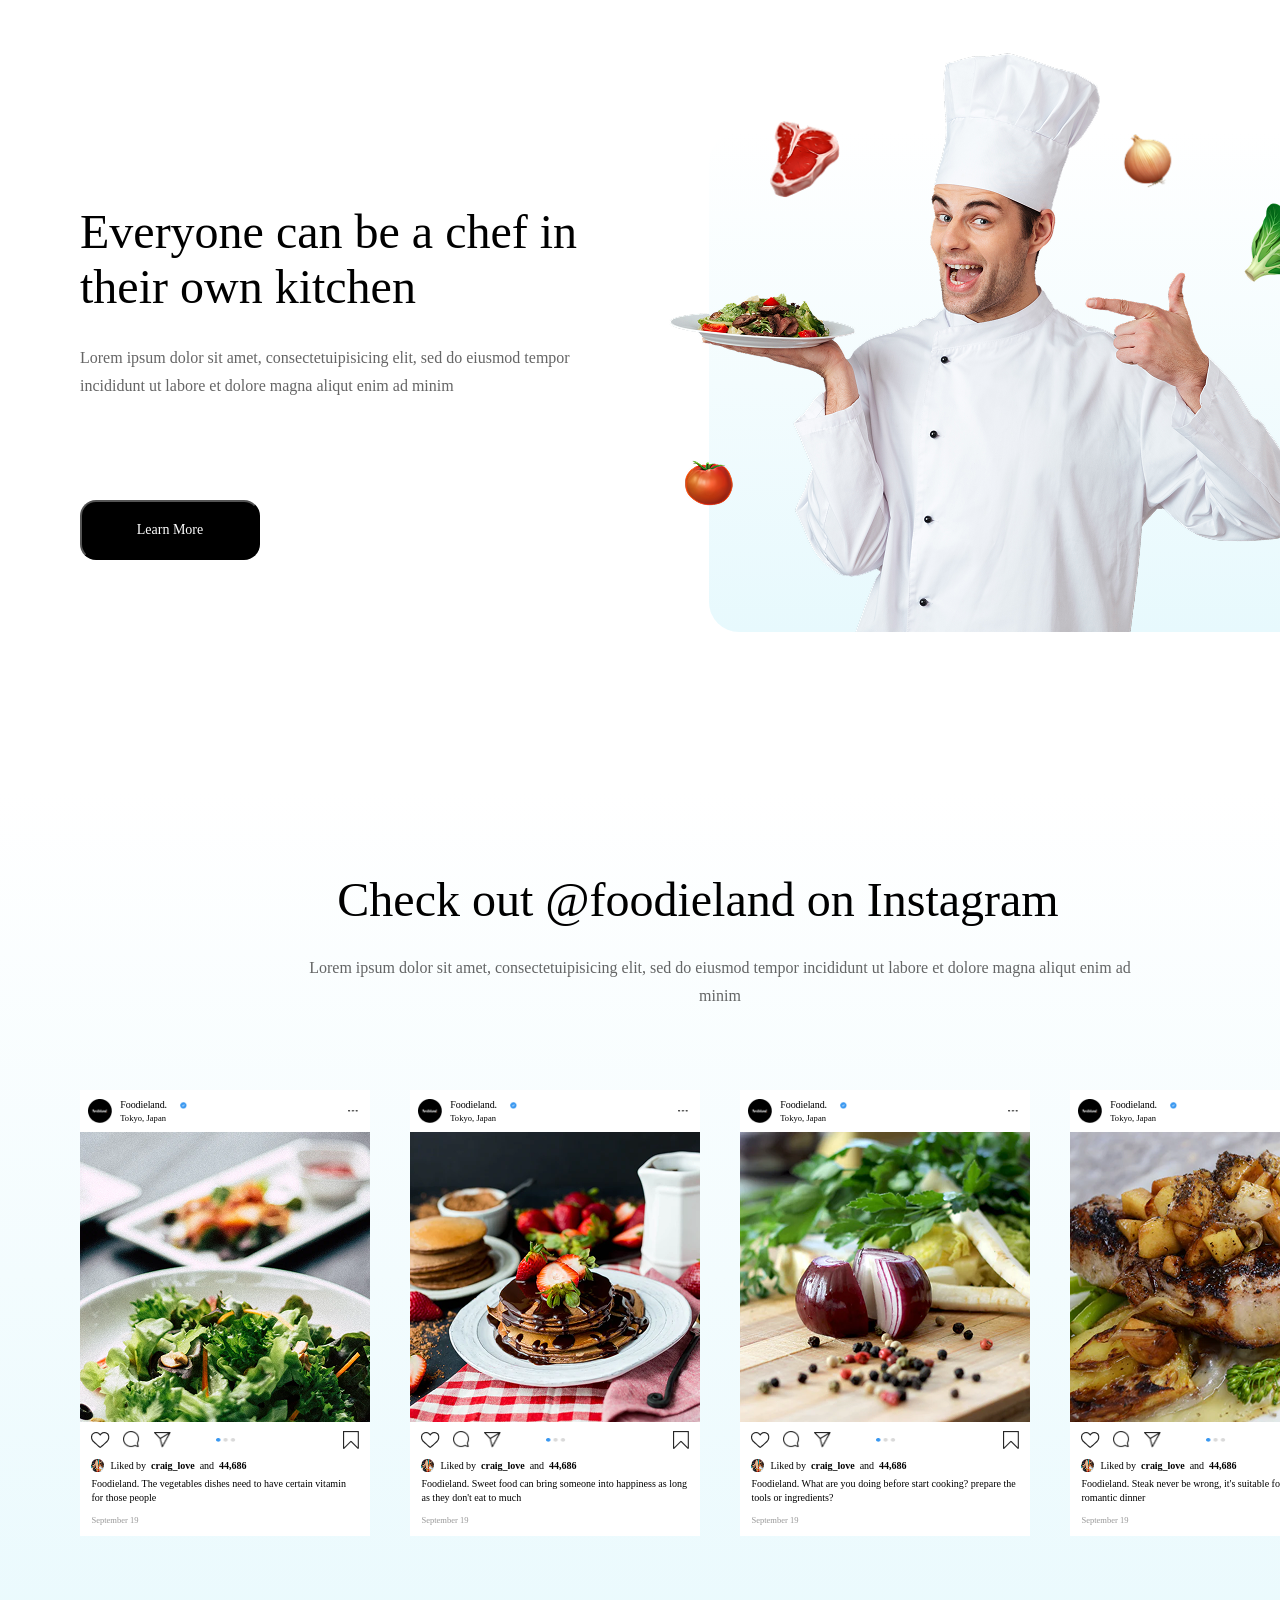
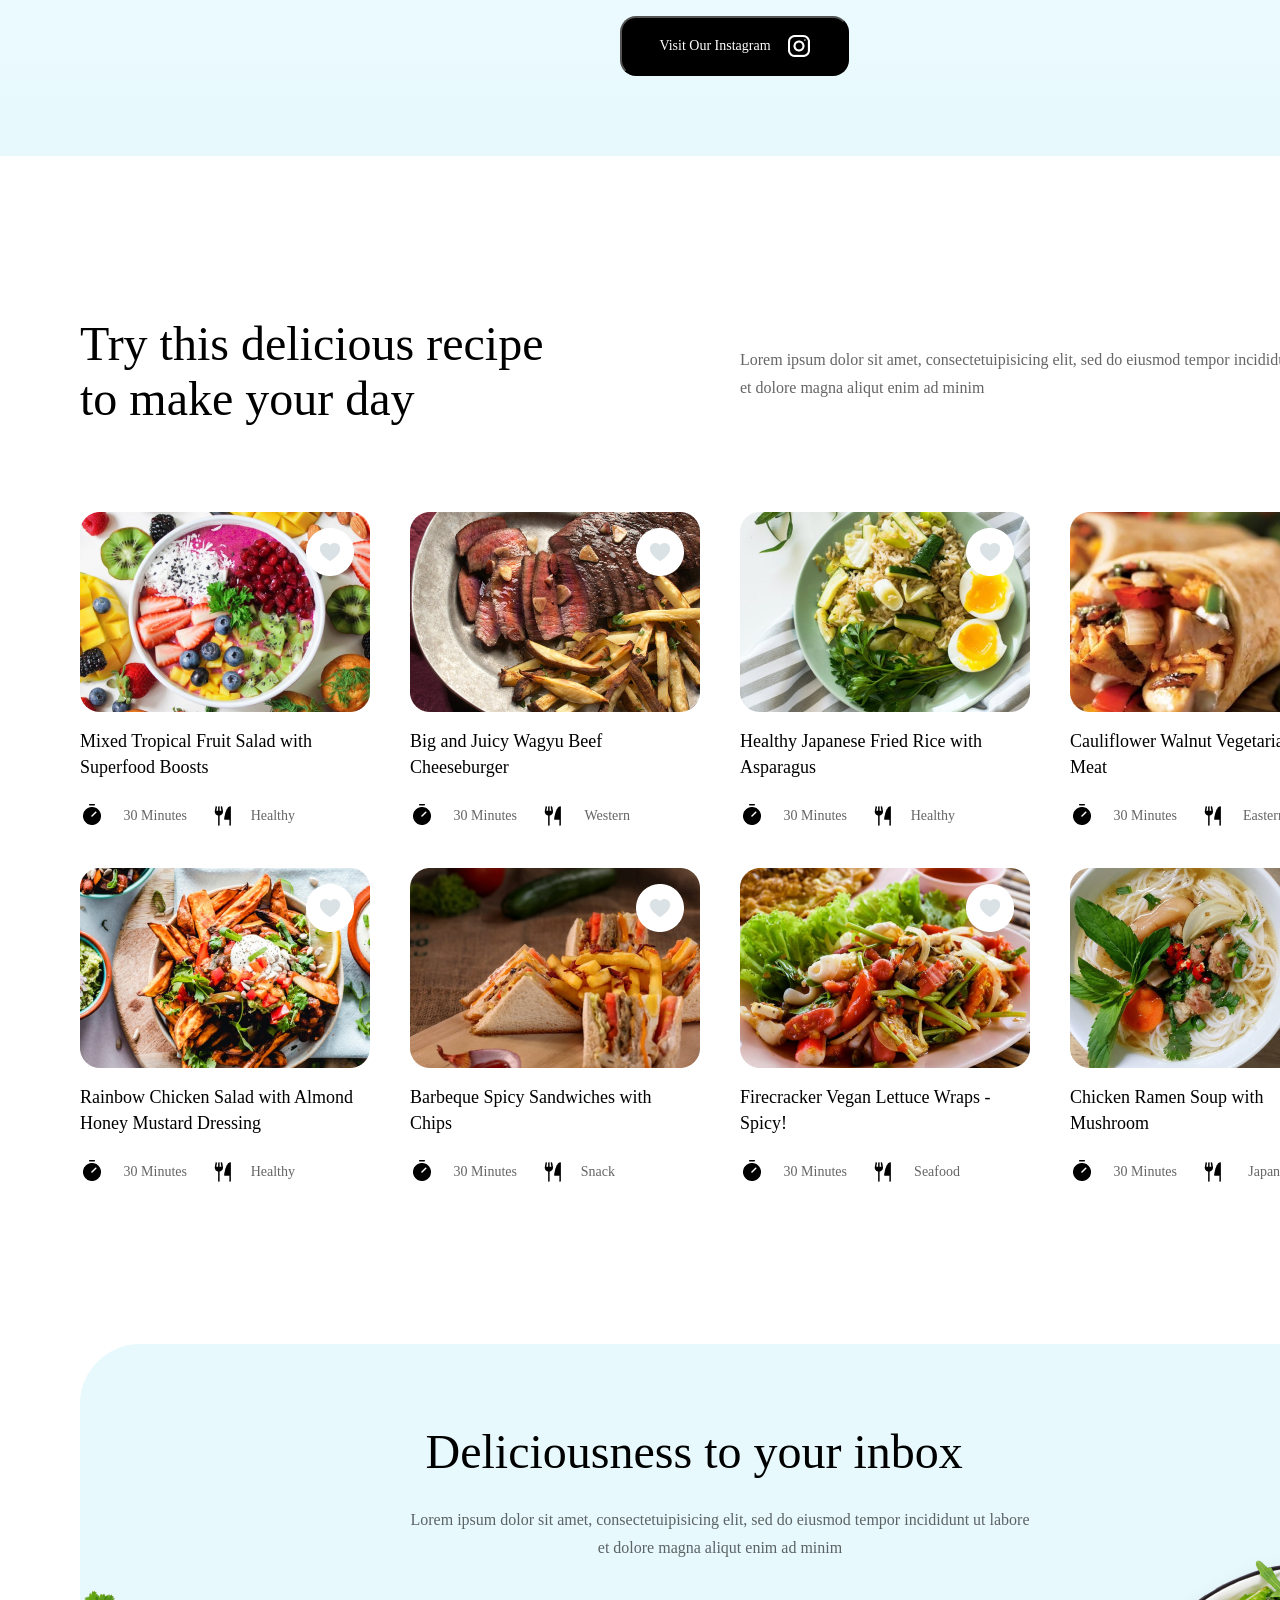
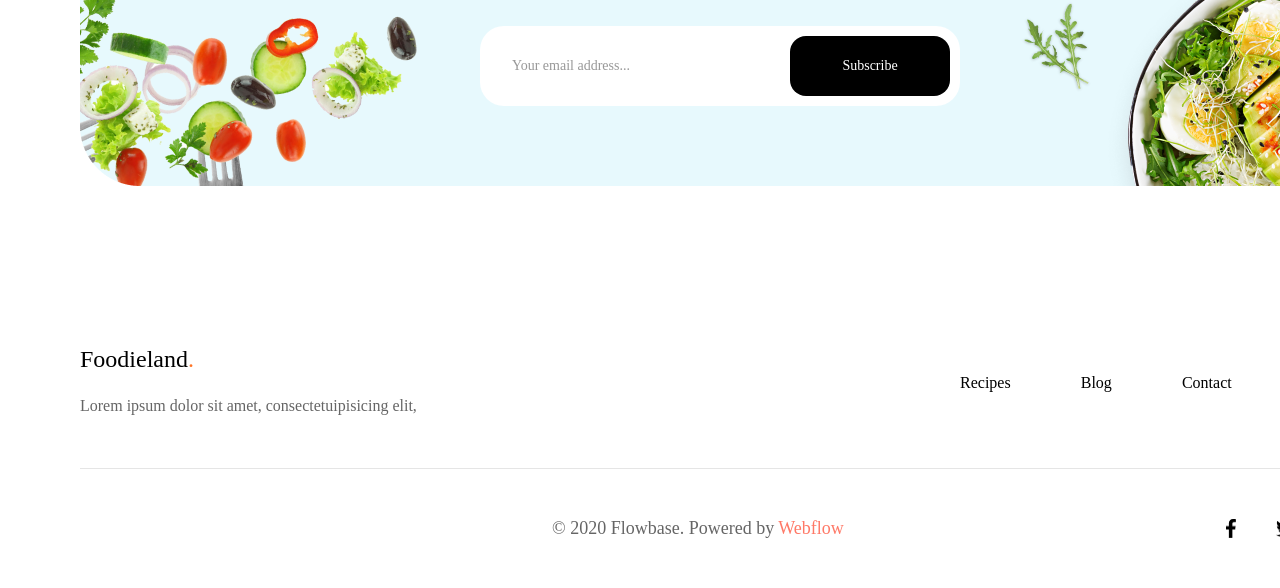
==== commit b8632a55: "Add files via upload" ====
--- a/index.html
+++ b/index.html
@@ -4,7 +4,7 @@
 <head>
     <meta charset="UTF-8">
     <meta name="viewport" content="width=device-width, initial-scale=1.0, maximum-scale=1.0, user-scalable=yes">
-    <link rel="stylesheet" href="css/Foodieland style.css">
+    <link rel="stylesheet" href="./css/style.css">
     <title>Foodieland</title>
 </head>
 
--- a/css/style.css
+++ b/css/style.css
@@ -0,0 +1,1963 @@
+@charset "UTF-8";
+@font-face {
+  font-family: inter-Medium;
+  src: url(../fonts/inter/Inter-Medium.ttf);
+}
+@font-face {
+  font-family: lobster;
+  src: url(../fonts/Lobster/Lobster-Regular.ttf);
+}
+@font-face {
+  font-family: inter-Semi-Bold;
+  src: url(../fonts/inter/Inter-SemiBold.ttf);
+}
+@font-face {
+  font-family: inter_regular;
+  src: url(../fonts/inter/Inter-Regular.ttf);
+}
+@font-face {
+  font-family: inter-medium;
+  src: url(../fonts/inter/Inter-Medium.ttf);
+}
+@font-face {
+  font-family: inter-bold;
+  src: url(../fonts/inter/Inter-Bold.ttf);
+}
+@font-face {
+  font-family: SF-Pro-Text-Semi-Bold;
+  src: url(../fonts/SF_Pro_Text/SFProText-Semibold.ttf);
+}
+@font-face {
+  font-family: SF-Pro-Text-Regular;
+  src: url(../fonts/SF_Pro_Text/SFProText-Regular.ttf);
+}
+@font-face {
+  font-family: Eudoxus-Sans;
+  src: url(../fonts/Eudoxus_Sans/EudoxusSans-Medium.woff);
+}
+* {
+  margin: 0;
+  padding: 0;
+}
+
+.container {
+  width: 1440px;
+  height: 6986px;
+  margin: 0 auto;
+}
+
+main {
+  display: flex;
+  flex-direction: column;
+  align-items: center;
+}
+
+/* Начало шапки сайта */
+.header {
+  width: 1440px;
+  height: 110px;
+  border-bottom: 1px solid #e5e5e5;
+  display: flex;
+  align-items: center;
+  justify-content: center;
+}
+
+.navigation {
+  width: 1279.96px;
+  height: 30px;
+  display: flex;
+  justify-content: space-between;
+  align-items: center;
+}
+
+.navigation_name {
+  display: flex;
+  font-family: lobster;
+  font-size: 1.5em;
+}
+
+.navigation_name_t {
+  color: #FF7426;
+}
+
+.navigation_page {
+  gap: 60px;
+  width: 507px;
+  height: 19px;
+  display: flex;
+  justify-content: space-between;
+  margin-left: 20px;
+}
+
+.navigation_page_text {
+  text-decoration: none;
+  white-space: nowrap;
+  border: none;
+  background: none;
+  font-family: inter-Medium;
+  font-size: 1em;
+  letter-spacing: -2%;
+  color: #000000;
+}
+
+.navigation_icons {
+  width: 133.96px;
+  height: 22px;
+  display: flex;
+  justify-content: space-between;
+  align-items: center;
+  gap: 40px;
+}
+
+.navigation_icons_facebook {
+  width: 9.92px;
+  height: 19.84px;
+}
+
+.navigation_icons_twitter {
+  width: 22px;
+  height: 17.88px;
+}
+
+.navigation_icons_instagram {
+  width: 22px;
+  height: 22px;
+}
+
+/*  Конец шапки сайта  */
+/*  Начало тела сайта  */
+.spicy_icon {
+  margin-top: 90px;
+  position: absolute;
+  margin-left: 10px;
+}
+
+.spicy {
+  width: 1440px;
+  height: 640px;
+  display: flex;
+  justify-content: space-between;
+  align-items: center;
+  margin-top: 40px;
+}
+
+.spice_nemnogo_fona {
+  border-bottom-right-radius: 30px;
+  border-top-right-radius: 30px;
+  background-color: #E7F9FD;
+  width: 40px;
+  height: 600px;
+}
+
+.spicy_center {
+  width: 1280px;
+  height: 640px;
+  display: flex;
+}
+
+.spicy_text {
+  width: 620px;
+  height: 640px;
+  background-color: #E7F9FD;
+  border-bottom-left-radius: 50px;
+  border-top-left-radius: 50px;
+}
+
+.spicy_text_sod {
+  margin-left: 50px;
+}
+
+.hot_recipes_background {
+  margin-top: 50px;
+  display: flex;
+  justify-content: center;
+  width: 156px;
+  height: 45px;
+  background-color: #ffffff;
+  border-radius: 50px;
+}
+
+.hot_recipes_sod {
+  margin-top: 11px;
+  display: flex;
+  justify-content: space-between;
+  align-items: center;
+  width: 116px;
+  height: 24px;
+}
+
+.hot_recipes_icon {
+  width: 24px;
+  height: 24px;
+}
+
+.hot_recipes_text {
+  font-size: 0.875em;
+  color: #000000;
+  font-family: inter_Semi_Bold;
+  letter-spacing: -2%;
+}
+
+.spicy_text_osn {
+  font-family: inter_Semi_Bold;
+  font-size: 4em;
+  color: #000000;
+  margin-top: 32px;
+  font-weight: bold;
+  letter-spacing: -4%;
+  height: 154px;
+}
+
+.spicy_text_pob {
+  font-size: 1em;
+  font-family: inter_regular;
+  margin-top: 24px;
+  line-height: 28px;
+  opacity: 0.6;
+}
+
+.spicy_info {
+  display: flex;
+  justify-content: space-between;
+  width: 274px;
+  height: 40px;
+  margin-top: 30px;
+}
+
+.spicy_time {
+  width: 139px;
+  height: 40px;
+  border-radius: 50px;
+  background-color: rgba(0, 0, 0, 0.05);
+  display: flex;
+  justify-content: center;
+}
+
+.spicy_time_sod {
+  margin-top: 8px;
+  display: flex;
+  justify-content: space-between;
+  align-items: center;
+  width: 107px;
+  height: 24px;
+}
+
+.spicy_time_icon {
+  width: 24px;
+  height: 24px;
+}
+
+.spicy_time_text {
+  opacity: 0.6;
+  font-family: inter-medium;
+  font-size: 0.875em;
+  letter-spacing: -2%;
+  white-space: nowrap;
+}
+
+.spicy_chicken {
+  width: 119px;
+  height: 40px;
+  background-color: rgba(0, 0, 0, 0.05);
+  border-radius: 50px;
+  display: flex;
+  justify-content: center;
+}
+
+.spicy_chicken_sod {
+  margin-top: 8px;
+  display: flex;
+  justify-content: space-between;
+  align-items: center;
+  width: 87px;
+  height: 24px;
+}
+
+.spicy_chicken_icon {
+  width: 24px;
+  height: 24px;
+}
+
+.spicy_chicken_text {
+  font-size: 0.875em;
+  font-family: inter-medium;
+  opacity: 0.6;
+  letter-spacing: -2%;
+}
+
+.view {
+  display: flex;
+  justify-content: space-between;
+  align-items: center;
+  width: 520px;
+  height: 60px;
+  margin-top: 99px;
+}
+
+.people {
+  display: flex;
+  justify-content: space-between;
+  width: 163px;
+  height: 50px;
+}
+
+.people_icon {
+  width: 50px;
+  height: 50px;
+}
+
+.people_text {
+  letter-spacing: -2%;
+}
+
+.people_text_name {
+  font-family: inter-bold;
+  font-size: 1em;
+  margin-top: 3px;
+}
+
+.people_text_data {
+  font-size: 0.875em;
+  font-family: inter-medium;
+  opacity: 0.6;
+  white-space: nowrap;
+  margin-top: 8px;
+}
+
+.view_recipes {
+  display: flex;
+  justify-content: center;
+  background-color: #000000;
+  width: 200px;
+  height: 60px;
+  border-radius: 15px;
+  cursor: pointer;
+}
+
+.view_recipes_sod {
+  margin-top: 18px;
+  display: flex;
+  justify-content: space-between;
+  align-items: center;
+  width: 127px;
+  height: 24px;
+}
+
+.view_recipes_text {
+  font-family: inter_Semi_Bold;
+  font-size: 1em;
+  color: #ffffff;
+  letter-spacing: -2%;
+}
+
+.view_recipes_icon {
+  width: 24px;
+  height: 24px;
+}
+
+.spicy_img {
+  width: 660px;
+  height: 640px;
+  background-image: url(../img/Mask\ Group.png);
+}
+
+.spice_nemnogo_fona_2 {
+  border-bottom-left-radius: 30px;
+  border-top-left-radius: 30px;
+  background-color: #E7F9FD;
+  width: 40px;
+  height: 600px;
+}
+
+.categories {
+  width: 1280px;
+  height: 342px;
+  margin-top: 160px;
+}
+
+.categories_header {
+  display: flex;
+  justify-content: space-between;
+  align-items: center;
+  height: 60px;
+}
+
+.categories_header_text {
+  font-size: 3em;
+  font-family: inter_Semi_Bold;
+  width: 238px;
+  letter-spacing: -4%;
+}
+
+.categories_header_view {
+  width: 200px;
+  height: 60px;
+  border-radius: 16px;
+  background-color: #e7fafe;
+  display: flex;
+  justify-content: center;
+  cursor: pointer;
+  border: none;
+}
+
+.categories_header_view_text {
+  font-family: inter_Semi_Bold;
+  font-size: 1em;
+  margin-top: 21px;
+  letter-spacing: -2%;
+}
+
+.categories_all_img {
+  margin-top: 80px;
+  display: flex;
+  gap: 40px;
+  width: 1300px;
+  height: 202px;
+}
+
+.categories_img_1, .categories_img_6, .categories_img_5, .categories_img_4, .categories_img_3, .categories_img_2 {
+  width: 180px;
+  height: 202px;
+  background-image: url(../img/fonris.png);
+  background-position: bottom;
+  background-repeat: no-repeat;
+  cursor: pointer;
+}
+
+.categories_img_2 {
+  background-image: url(../img/fonsalat.png);
+  cursor: pointer;
+}
+
+.categories_img_3 {
+  background-image: url(../img/fonmeat.png);
+  cursor: pointer;
+}
+
+.categories_img_4 {
+  background-image: url(../img/fondesert.png);
+  cursor: pointer;
+}
+
+.categories_img_5 {
+  background-image: url(../img/fonlunch.png);
+  cursor: pointer;
+}
+
+.categories_img_6 {
+  background-image: url(../img/fonchoco.png);
+  cursor: pointer;
+}
+
+.food_img {
+  width: 140px;
+  height: 140px;
+  margin-left: 40px;
+}
+
+.food_text {
+  font-size: 1.125em;
+  font-family: inter_Semi_Bold;
+  margin-top: 10px;
+  text-align: center;
+}
+
+.simple_and_tasty {
+  width: 1280px;
+  height: 1616;
+  margin-top: 183px;
+}
+
+.simple_and_tasty_head {
+  display: flex;
+  justify-content: center;
+  font-family: inter_Semi_Bold;
+  font-size: 3em;
+  letter-spacing: -4%;
+  height: 58px;
+}
+
+.simple_and_tasty_pob {
+  margin-left: 284px;
+  margin-top: 24px;
+  width: 706px;
+  height: 56px;
+  font-size: 1em;
+  font-family: inter_regular;
+  line-height: 28px;
+  opacity: 0.6;
+  text-align: center;
+}
+
+.different_food {
+  width: 1280px;
+  height: 1382px;
+  display: flex;
+  flex-direction: column;
+  gap: 40px;
+  margin-top: 96px;
+}
+
+.different_food_options_1 {
+  display: flex;
+  gap: 40px;
+}
+
+.different_food_options_2 {
+  display: flex;
+  align-items: center;
+  gap: 40px;
+}
+
+.different_food_options_3 {
+  display: flex;
+  gap: 40px;
+}
+
+.different_food_options_size {
+  width: 400px;
+  height: 434px;
+  background: linear-gradient(white, #E7F9FD);
+  border-radius: 30px;
+}
+
+.different_food_options_size_2 {
+  width: 400px;
+  height: 434px;
+  background: linear-gradient(white, #E7F9FD);
+  border-radius: 30px;
+}
+
+.different_food_options_img_position {
+  display: flex;
+  justify-content: center;
+}
+
+.different_food_options_img, .different_food_options_img_9, .different_food_options_img_8, .different_food_options_img_7, .different_food_options_img_5, .different_food_options_img_4, .different_food_options_img_3, .different_food_options_img_2 {
+  background-image: url(../img/Cheeseburger.png);
+  background-repeat: no-repeat;
+  margin-top: 16px;
+  width: 368px;
+  height: 250px;
+  display: flex;
+}
+
+.different_food_options_img_2 {
+  background-image: url(../img/fish.png);
+}
+
+.different_food_options_img_3 {
+  background-image: url(../img/pancake.png);
+}
+
+.different_food_options_img_4 {
+  background-image: url(../img/salad.png);
+}
+
+.different_food_options_img_5 {
+  background-image: url(../img/meatballs.png);
+}
+
+.different_food_options_img_7 {
+  background-image: url(../img/fruity\ pancake.png);
+}
+
+.different_food_options_img_8 {
+  background-image: url(../img/chicken\ and\ rice.png);
+}
+
+.different_food_options_img_9 {
+  background-image: url(../img/pasta.png);
+}
+
+/*  Кнопка сердечка  */
+.heart_label, .heart_label_2 {
+  width: 48px;
+  height: 48px;
+  margin-left: 300px;
+  margin-top: 20px;
+}
+
+.heart_image {
+  background: none;
+  border: none;
+}
+
+.heart_checkbox {
+  display: none;
+}
+
+.heart_checkbox:checked + .heart_image {
+  content: url(../icons/heart.png);
+}
+
+/*  конец кнопки сердечка  */
+.different_food_options_indent {
+  margin-left: 24px;
+  margin-top: 24px;
+}
+
+.different_food_options_name {
+  font-size: 1.5em;
+  font-family: inter_Semi_Bold;
+  line-height: 32px;
+  letter-spacing: -4%;
+  width: 352px;
+  height: 64px;
+}
+
+.different_food_options_info, .different_delicious_recipes_info_3, .different_delicious_recipes_info_2, .different_delicious_recipes_info, .different_food_options_info_5, .different_food_options_info_4, .different_food_options_info_3, .different_food_options_info_2 {
+  display: flex;
+  justify-content: space-between;
+  align-items: center;
+  margin-top: 24px;
+  width: 205px;
+  height: 24px;
+}
+
+.different_food_options_info_2 {
+  width: 192px;
+}
+
+.different_food_options_info_3 {
+  width: 227px;
+}
+
+.different_food_options_info_4 {
+  width: 199px;
+}
+
+.different_food_options_info_5 {
+  width: 219px;
+}
+
+.different_food_options_time, .different_food_options_tipe_noodles, .different_food_options_tipe_meat, .different_food_options_tipe_breakfast, .different_food_options_tipe_fish, .different_food_options_tipe, .different_food_options_tipe_4, .different_food_options_tipe_3, .different_food_options_tipe_2 {
+  width: 107px;
+  height: 24px;
+  display: flex;
+  justify-content: space-between;
+  align-items: center;
+  display: flex;
+  justify-content: space-between;
+}
+
+.different_food_options_time_icon {
+  width: 24px;
+  height: 24px;
+}
+
+.different_food_options_time_text {
+  font-size: 0.875em;
+  font-family: inter-medium;
+  letter-spacing: -2%;
+  opacity: 0.6;
+}
+
+.different_food_options_tipe, .different_food_options_tipe_4, .different_food_options_tipe_3, .different_food_options_tipe_2 {
+  width: 74px;
+}
+
+.different_food_options_tipe_fish {
+  width: 61px;
+}
+
+.different_food_options_tipe_breakfast {
+  width: 96px;
+}
+
+.different_food_options_tipe_meat {
+  width: 68px;
+}
+
+.different_food_options_tipe_noodles {
+  width: 88px;
+}
+
+.different_food_options_tipe_icon {
+  width: 24px;
+  height: 24px;
+}
+
+.different_food_options_tipe_text {
+  font-size: 0.875em;
+  font-family: inter-medium;
+  letter-spacing: -2%;
+  opacity: 0.6;
+}
+
+.different_food_options_size_3 {
+  width: 400px;
+  height: 434px;
+  background-image: url(../img/healthy\ food\ fon.png);
+}
+
+.different_food_options_name_2 {
+  font-size: 1.5em;
+  font-family: lobster;
+  width: 172px;
+  height: 60px;
+  margin-left: 114px;
+  margin-top: 40px;
+  text-align: center;
+  color: #ffffff;
+}
+
+.different_food_options_img_6 {
+  margin-left: 22px;
+}
+
+.learn_more {
+  margin-top: 143px;
+  width: 1280px;
+  height: 597px;
+  display: flex;
+  justify-content: space-between;
+}
+
+.learn_more_size {
+  width: 526px;
+  height: 356px;
+  margin-top: 169px;
+}
+
+.learn_more_text_osn {
+  width: 526px;
+  height: 116px;
+  font-family: inter_Semi_Bold;
+  letter-spacing: -4%;
+  font-size: 3em;
+}
+
+.learn_more_text_pob {
+  width: 508px;
+  height: 84px;
+  margin-top: 24px;
+  font-family: inter_regular;
+  font-size: 1em;
+  line-height: 28px;
+  opacity: 0.6;
+}
+
+.learn_more_button {
+  width: 180px;
+  height: 60px;
+  border-radius: 16px;
+  margin-top: 72px;
+  background-color: #000000;
+  color: #ffffff;
+  font-family: inter_Semi_Bold;
+  font-size: 0.875em;
+  letter-spacing: -2%;
+  cursor: pointer;
+}
+
+.learn_more_img_fon {
+  background: linear-gradient(white, #e7f9fd);
+  width: 651px;
+  height: 500px;
+  border-radius: 30px;
+  align-self: flex-end;
+}
+
+.learn_more_img {
+  position: absolute;
+  width: 660px;
+  height: 597px;
+  margin-left: 570px;
+}
+
+.learn_more_img_meat {
+  position: absolute;
+  width: 100px;
+  height: 100px;
+  margin-left: 672px;
+  margin-top: 70px;
+}
+
+.learn_more_img_onion {
+  margin-top: 97px;
+  margin-left: 1038px;
+  width: 60px;
+  height: 60px;
+  position: absolute;
+}
+
+.learn_more_img_tomato {
+  position: absolute;
+  margin-left: 604px;
+  margin-top: 423px;
+  width: 50px;
+  height: 50px;
+}
+
+.learn_more_img_salat {
+  position: absolute;
+  margin-left: 1164px;
+  margin-top: 167px;
+  width: 80px;
+  height: 80px;
+}
+
+.check_in_instagram {
+  width: 1440px;
+  height: 964px;
+  margin-top: 160px;
+  display: flex;
+  justify-content: center;
+  background: linear-gradient(white, #e7f9fd);
+}
+
+.check_in_instagram_position {
+  width: 1280px;
+  height: 804px;
+  display: grid;
+  margin-top: 80px;
+  gap: 80px;
+}
+
+.check_in_instagram_text {
+  width: 840px;
+  height: 138px;
+  display: flex;
+  flex-direction: column;
+  justify-content: space-between;
+  text-align: center;
+  margin-left: 220px;
+}
+
+.check_in_instagram_text_osn {
+  width: 796px;
+  height: 58px;
+  font-family: inter_Semi_Bold;
+  font-size: 3em;
+}
+
+.check_in_instagram_text_pob {
+  width: 840px;
+  height: 56px;
+  font-family: inter_regular;
+  font-size: 1em;
+  line-height: 28px;
+  opacity: 0.6;
+}
+
+.check_in_instagram_posts {
+  width: 1280px;
+  height: 445.44px;
+  display: flex;
+  justify-content: space-between;
+}
+
+.post {
+  width: 290px;
+  height: 445.44px;
+  background-color: #ffffff;
+}
+
+.post_top {
+  width: 270.67px;
+  height: 41.76px;
+  display: flex;
+  justify-content: space-between;
+  align-items: center;
+  margin-left: 7.73px;
+}
+
+.post_top_logo {
+  width: 99.44px;
+  height: 24.75px;
+  display: flex;
+  justify-content: space-between;
+}
+
+.post_top_icon {
+  width: 24.75px;
+  height: 24.75px;
+}
+
+.post_top_name_and_location {
+  width: 66.96px;
+  height: 24.75px;
+  display: flex;
+  flex-direction: column;
+  justify-content: space-between;
+}
+
+.post_top_name {
+  width: 66.96px;
+  height: 14px;
+  display: flex;
+  justify-content: space-between;
+  align-items: center;
+}
+
+.post_top_name_text {
+  font-family: SF-Pro-Text-Semi-Bold;
+  font-size: 10.05px;
+  width: 55px;
+  height: 14px;
+  letter-spacing: -0.08px;
+}
+
+.post_top_name_icon {
+  width: 7.65px;
+  height: 7.58px;
+}
+
+.post_top_location {
+  width: 53.36px;
+  height: 10.05px;
+  letter-spacing: 0.05px;
+  font-family: SF-Pro-Text-Regular;
+  font-size: 8.51px;
+}
+
+.post_top_tochki {
+  width: 10.83px;
+  height: 2.32px;
+}
+
+.post_bottom {
+  width: 290px;
+  height: 113.68px;
+  display: flex;
+  justify-content: center;
+}
+
+.post_bottom_position {
+  width: 267.08px;
+  height: 113.68px;
+  display: flex;
+  flex-direction: column;
+}
+
+.post_actions {
+  height: 17.9px;
+  width: 267.08px;
+  display: flex;
+  align-items: center;
+  margin-top: 5px;
+}
+
+.actions {
+  width: 79.83px;
+  height: 17.07px;
+  display: flex;
+  justify-content: space-between;
+  align-items: center;
+}
+
+.actions_like {
+  width: 18.3px;
+  height: 15.91px;
+}
+
+.actions_comment {
+  width: 17.01px;
+  height: 17.07px;
+}
+
+.actions_messanger {
+  width: 17.58px;
+  height: 15.28px;
+}
+
+.pagination {
+  width: 20.11px;
+  height: 4.64px;
+  margin-left: 44.29px;
+}
+
+.actions_save {
+  width: 15.85px;
+  height: 17.9px;
+  margin-left: 107px;
+}
+
+.post_liked_by {
+  display: flex;
+  align-items: center;
+  width: 203.39px;
+  height: 14.69px;
+  margin-top: 9.61px;
+}
+
+.post_liked_by_avatar {
+  size: 13.15px;
+}
+
+.post_liked_by_text_all {
+  width: 184px;
+  height: 13.92px;
+  display: flex;
+  align-items: center;
+}
+
+.post_liked_by_text, .post_liked_by_text_bold {
+  font-size: 10.05px;
+  font-family: SF-Pro-Text-Regular;
+  line-height: 13.9px;
+  letter-spacing: -0.05px;
+  margin-left: 5.03px;
+}
+
+.post_liked_by_text_bold {
+  font-weight: bold;
+}
+
+.post_comment {
+  width: 266.8px;
+  height: 27.84px;
+  font-size: 10.05px;
+  font-family: SF-Pro-Text-Regular;
+  margin-top: 3.87px;
+  line-height: 13.9px;
+}
+
+.post_data {
+  font-family: SF-Pro-Text-Regular;
+  font-size: 8.51px;
+  opacity: 0.4;
+  width: 56.45px;
+  height: 10.05px;
+  margin-top: 10.05px;
+}
+
+.visit_our_insta {
+  width: 229px;
+  height: 60px;
+  background-color: #000000;
+  color: #ffffff;
+  border-radius: 16px;
+  font-family: inter_Semi_Bold;
+  font-size: 0.875em;
+  gap: 16.96px;
+  margin-left: 540px;
+  display: flex;
+  justify-content: center;
+  align-items: center;
+}
+
+.visit_our_insta_icon {
+  height: 22px;
+  width: 22px;
+}
+
+.delicious_recipes {
+  margin-top: 160px;
+  width: 1280px;
+  height: 868px;
+  display: flex;
+  flex-direction: column;
+}
+
+.delicious_recipes_text {
+  width: 1280px;
+  height: 116px;
+  display: flex;
+  justify-content: space-between;
+  align-items: center;
+}
+
+.delicious_recipes_text_osn {
+  width: 507px;
+  height: 116px;
+  font-family: inter_Semi_Bold;
+  font-size: 3em;
+  letter-spacing: -4%;
+}
+
+.delicious_recipes_text_pob {
+  width: 620px;
+  height: 56px;
+  font-family: inter_regular;
+  font-size: 1em;
+  opacity: 0.6;
+  line-height: 28px;
+}
+
+.different_delicious_recipes {
+  margin-top: 80px;
+  width: 1280px;
+  height: 672px;
+}
+
+.different_delicious_recipes_line, .different_delicious_recipes_line_2 {
+  width: 1280px;
+  height: 316px;
+  display: flex;
+  justify-content: space-between;
+}
+
+.different_delicious_recipes_options {
+  width: 290px;
+  height: 316px;
+}
+
+.different_delicious_recipes_img, .different_delicious_recipes_img_8, .different_delicious_recipes_img_7, .different_delicious_recipes_img_6, .different_delicious_recipes_img_5, .different_delicious_recipes_img_4, .different_delicious_recipes_img_3, .different_delicious_recipes_img_2 {
+  display: flex;
+  width: 290px;
+  height: 200px;
+  background-image: url(../img/superfood\ boosts.png);
+  background-repeat: no-repeat;
+}
+
+.heart_label_2 {
+  margin-top: 16px;
+  margin-left: 226px;
+}
+
+.different_food_options_indent {
+  margin-left: 24px;
+  margin-top: 24px;
+}
+
+.different_food_options_name_3 {
+  margin-top: 16px;
+  font-family: inter_Semi_Bold;
+  font-size: 1.125em;
+  line-height: 26px;
+  letter-spacing: -4%;
+}
+
+.different_delicious_recipes_info {
+  width: 215px;
+}
+
+.different_delicious_recipes_info_2 {
+  width: 220px;
+}
+
+.different_delicious_recipes_info_3 {
+  width: 228px;
+}
+
+.different_food_options_tipe_2 {
+  width: 84px;
+}
+
+.different_food_options_tipe_3 {
+  width: 89px;
+}
+
+.different_food_options_tipe_4 {
+  width: 97px;
+}
+
+.different_delicious_recipes_img_2 {
+  background-image: url(../img/beef.png);
+}
+
+.different_delicious_recipes_img_3 {
+  background-image: url(../img/rice\ with\ asparagus.png);
+}
+
+.different_delicious_recipes_img_4 {
+  background-image: url(../img/taco.png);
+}
+
+.different_delicious_recipes_line_2 {
+  margin-top: 40px;
+}
+
+.different_delicious_recipes_img_5 {
+  background-image: url(../img/honey\ mustard.png);
+}
+
+.different_delicious_recipes_img_6 {
+  background-image: url(../img/sandwiches.png);
+}
+
+.different_delicious_recipes_img_7 {
+  background-image: url(../img/firecracker.png);
+}
+
+.different_delicious_recipes_img_8 {
+  background-image: url(../img/chicken\ ramen.png);
+}
+
+.deliciousness_inbox {
+  margin-top: 160px;
+  width: 1280px;
+  height: 442px;
+  background-image: url(../img/subscribeFon.png);
+  display: flex;
+  justify-content: center;
+  align-items: center;
+}
+
+.deliciousness_inbox_position {
+  width: 620px;
+  height: 282px;
+  display: flex;
+  flex-direction: column;
+  align-items: center;
+}
+
+.deliciousness_inbox_text_osn {
+  width: 589px;
+  height: 58px;
+  font-family: inter_Semi_Bold;
+  font-size: 3em;
+  letter-spacing: -4%;
+}
+
+.deliciousness_inbox_text_pob {
+  width: 620px;
+  height: 56px;
+  margin-top: 24px;
+  font-family: inter_regular;
+  font-size: 1em;
+  line-height: 28px;
+  text-align: center;
+  opacity: 0.6;
+}
+
+.subscribe-form {
+  background-color: #ffffff;
+  width: 480px;
+  height: 80px;
+  border-radius: 24px;
+  margin-top: 64px;
+  display: flex;
+  justify-content: space-between;
+  align-items: center;
+}
+
+.email-input {
+  height: 40px;
+  border: none;
+  margin-left: 32px;
+  font-family: inter-medium;
+  font-size: 0.875em;
+  letter-spacing: -2%;
+}
+
+.email-input::-moz-placeholder {
+  color: #000000;
+  opacity: 0.4;
+  font-size: 1em;
+  font-family: inter-medium;
+}
+
+.email-input::placeholder {
+  color: #000000;
+  opacity: 0.4;
+  font-size: 1em;
+  font-family: inter-medium;
+}
+
+.email-input:focus {
+  outline: none;
+}
+
+.email-input-btn {
+  border: none;
+  background-color: #000000;
+  color: #ffffff;
+  width: 160px;
+  height: 60px;
+  border-radius: 16px;
+  margin-right: 10px;
+  font-family: inter_Semi_Bold;
+  font-size: 0.875em;
+  letter-spacing: -2%;
+}
+
+/*  Конец тела сайта  */
+/*  Начало подвала сайта*/
+footer {
+  width: 1440px;
+  height: 241px;
+  display: flex;
+  justify-content: center;
+  margin-top: 160px;
+}
+
+.footer_position {
+  width: 1280px;
+  height: 192px;
+}
+
+.footer_line {
+  width: 1280px;
+  height: 122px;
+  border-bottom: 1px solid rgba(0, 0, 0, 0.1);
+}
+
+.footer_name_and_page {
+  width: 1280px;
+  height: 74px;
+  display: flex;
+  justify-content: space-between;
+  align-items: center;
+}
+
+.footer_name {
+  width: 400px;
+  height: 74px;
+  display: flex;
+  flex-direction: column;
+  justify-content: space-between;
+}
+
+.footer_foodieland_text {
+  display: flex;
+}
+
+.footer_foodieland, .footer_foodieland_t {
+  font-family: lobster;
+  font-size: 1.5em;
+}
+
+.footer_foodieland_t {
+  color: #FF7426;
+}
+
+.footer_name_desc {
+  font-family: inter_regular;
+  font-size: 1em;
+  width: 400px;
+  height: 28px;
+  opacity: 0.6;
+  line-height: 28px;
+}
+
+.footer_page {
+  width: 400px;
+  height: 19px;
+  display: flex;
+  justify-content: space-between;
+}
+
+.conec {
+  width: 1280px;
+  height: 119px;
+  display: flex;
+  justify-content: flex-end;
+  align-items: center;
+}
+
+.conec_position {
+  width: 807.96px;
+  height: 22px;
+  display: flex;
+  justify-content: space-between;
+}
+
+.year {
+  width: 327px;
+  height: 21px;
+  display: flex;
+}
+
+.year_text, .year_webflow {
+  font-family: Eudoxus-Sans;
+  font-size: 1.125em;
+  letter-spacing: -2%;
+  opacity: 0.6;
+  white-space: nowrap;
+}
+
+.year_webflow {
+  opacity: 1;
+  color: #ff7967;
+  margin-left: 4px;
+}
+
+.footer_icons {
+  display: flex;
+  justify-content: space-between;
+  align-items: center;
+  width: 133.96px;
+  height: 22px;
+}
+
+/*  Конец подвала сайта  */
+/*  Начало адаптива для айфона 12 про*/
+@media (max-width: 390px) {
+  .container {
+    width: 100%;
+    height: auto;
+    overflow-x: hidden;
+  }
+  .header {
+    width: 100%;
+    height: auto;
+    padding: 15px 0;
+    position: sticky;
+    top: 0;
+    background: white;
+    z-index: 1000;
+    box-shadow: 0 2px 10px rgba(0, 0, 0, 0.05);
+  }
+  .navigation {
+    width: 90%;
+    flex-wrap: wrap;
+    gap: 10px;
+  }
+  .navigation_name {
+    font-size: 1.8em;
+    order: 1;
+  }
+  .navigation_icons {
+    order: 2;
+    gap: 25px;
+  }
+  .navigation_page {
+    width: 100%;
+    gap: 15px;
+    justify-content: center;
+    order: 3;
+    margin-left: 0;
+    padding-top: 10px;
+    border-top: 1px solid #f0f0f0;
+  }
+  .navigation_page_text {
+    font-size: 0.9em;
+  }
+  .spicy_icon {
+    margin-top: 70px;
+    margin-left: 20px;
+    width: 80px;
+    z-index: 2;
+  }
+  .spicy {
+    width: 100%;
+    height: auto;
+    flex-direction: column;
+    margin-top: 10px;
+  }
+  .spice_nemnogo_fona, .spice_nemnogo_fona_2 {
+    display: none;
+  }
+  .spicy_center {
+    width: 100%;
+    height: auto;
+    flex-direction: column-reverse;
+  }
+  .spicy_img {
+    width: 100%;
+    height: 350px;
+    background-size: cover;
+    background-position: center;
+    border-radius: 30px 30px 0 0;
+  }
+  .spicy_text {
+    width: 100%;
+    height: auto;
+    border-radius: 0 0 30px 30px;
+    padding-bottom: 40px;
+  }
+  .spicy_text_sod {
+    margin-left: 20px;
+    margin-right: 20px;
+  }
+  .hot_recipes_background {
+    margin-top: 30px;
+  }
+  .spicy_text_osn {
+    font-size: 2.2em;
+    line-height: 1.2;
+    height: auto;
+    margin-top: 20px;
+  }
+  .spicy_info {
+    width: 100%;
+    gap: 15px;
+  }
+  .view {
+    width: 100%;
+    flex-direction: row;
+    flex-wrap: wrap;
+    gap: 15px;
+    margin-top: 30px;
+  }
+  .people {
+    width: 100%;
+    justify-content: flex-start;
+  }
+  .view_recipes {
+    width: 100%;
+  }
+  .view_recipes_sod {
+    width: 100%;
+    justify-content: center;
+    gap: 10px;
+  }
+  .categories {
+    width: 90%;
+    height: auto;
+    margin-top: 60px;
+  }
+  .categories_header {
+    flex-direction: row;
+    align-items: center;
+    justify-content: space-between;
+    height: auto;
+    margin-bottom: 30px;
+  }
+  .categories_header_text {
+    font-size: 2em;
+    width: auto;
+  }
+  .categories_header_view {
+    width: 160px;
+    height: 45px;
+  }
+  .categories_header_view_text {
+    margin-top: 14px;
+    font-size: 0.9em;
+  }
+  .categories_all_img {
+    width: 100%;
+    height: auto;
+    display: grid;
+    grid-template-columns: repeat(2, 1fr);
+    gap: 15px;
+    margin-top: 20px;
+  }
+  .categories_img_1, .categories_img_2, .categories_img_3,
+  .categories_img_4, .categories_img_5, .categories_img_6 {
+    width: 100%;
+    height: 160px;
+    background-size: cover;
+    background-position: bottom;
+    border-radius: 20px;
+    display: flex;
+    flex-direction: column;
+    align-items: center;
+    justify-content: flex-end;
+    padding-bottom: 15px;
+    box-shadow: 0 5px 15px rgba(0, 0, 0, 0.05);
+  }
+  .food_img {
+    width: 100px;
+    height: 100px;
+    margin: 0 auto 10px;
+  }
+  .food_text {
+    font-size: 1em;
+    margin-top: 5px;
+  }
+  .simple_and_tasty {
+    width: 90%;
+    height: auto;
+    margin-top: 60px;
+  }
+  .simple_and_tasty_head {
+    font-size: 2em;
+    text-align: left;
+    height: auto;
+  }
+  .simple_and_tasty_pob {
+    margin-left: 0;
+    width: 100%;
+    text-align: left;
+    font-size: 0.95em;
+  }
+  .different_food {
+    width: 100%;
+    height: auto;
+    flex-direction: column;
+    gap: 30px;
+    margin-top: 40px;
+  }
+  .different_food_options_1,
+  .different_food_options_2,
+  .different_food_options_3 {
+    display: grid;
+    grid-template-columns: repeat(2, 1fr);
+    gap: 15px;
+  }
+  .different_food_options_size,
+  .different_food_options_size_2 {
+    width: 100%;
+    height: auto;
+    min-height: 320px;
+    border-radius: 20px;
+    overflow: hidden;
+  }
+  .different_food_options_size_3 {
+    width: 100%;
+    height: 320px;
+    grid-column: span 2;
+    background-size: cover;
+    position: relative;
+  }
+  .different_food_options_img_position {
+    height: 140px;
+    overflow: hidden;
+  }
+  .different_food_options_img,
+  .different_food_options_img_2,
+  .different_food_options_img_3,
+  .different_food_options_img_4,
+  .different_food_options_img_5,
+  .different_food_options_img_7,
+  .different_food_options_img_8,
+  .different_food_options_img_9 {
+    width: 100%;
+    height: 140px;
+    background-size: cover;
+    background-position: center;
+    margin-top: 0;
+  }
+  .heart_label, .heart_label_2 {
+    margin-left: auto;
+    margin-right: 15px;
+    margin-top: 15px;
+  }
+  .different_food_options_indent {
+    margin: 15px;
+  }
+  .different_food_options_name {
+    font-size: 1em;
+    line-height: 1.4;
+    width: 100%;
+    height: auto;
+    min-height: 70px;
+  }
+  .different_food_options_info,
+  .different_food_options_info_2,
+  .different_food_options_info_3,
+  .different_food_options_info_4,
+  .different_food_options_info_5, .different_delicious_recipes_info, .different_delicious_recipes_info_2, .different_delicious_recipes_info_3 {
+    width: 100%;
+    margin-top: 15px;
+  }
+  .different_food_options_time, .different_food_options_tipe, .different_food_options_tipe_fish, .different_food_options_tipe_breakfast, .different_food_options_tipe_meat, .different_food_options_tipe_noodles, .different_food_options_tipe_2, .different_food_options_tipe_3, .different_food_options_tipe_4 {
+    width: auto;
+    gap: 5px;
+  }
+  .different_food_options_name_2 {
+    margin-left: auto;
+    margin-right: auto;
+    font-size: 1.3em;
+    color: white;
+    text-shadow: 2px 2px 4px rgba(0, 0, 0, 0.3);
+    position: absolute;
+    top: 50%;
+    left: 50%;
+    transform: translate(-50%, -50%);
+    width: 80%;
+  }
+  .different_food_options_img_6 {
+    width: 100%;
+    height: 100%;
+    -o-object-fit: cover;
+       object-fit: cover;
+    margin-left: 0;
+  }
+  .learn_more {
+    width: 90%;
+    height: auto;
+    display: grid;
+    grid-template-columns: 1fr;
+    gap: 30px;
+    margin-top: 60px;
+    position: relative;
+  }
+  .learn_more_size {
+    width: 100%;
+    margin-top: 0;
+    order: 2;
+    text-align: center;
+  }
+  .learn_more_text_osn {
+    width: 100%;
+    font-size: 2.2em;
+    text-align: center;
+  }
+  .learn_more_text_pob {
+    width: 100%;
+    margin-left: auto;
+    margin-right: auto;
+  }
+  .learn_more_button {
+    margin-left: auto;
+    margin-right: auto;
+    display: block;
+  }
+  .learn_more_img_fon {
+    width: 100%;
+    height: 400px;
+    order: 1;
+    border-radius: 30px;
+    position: relative;
+    overflow: hidden;
+  }
+  .learn_more_img {
+    position: relative;
+    width: 100%;
+    height: auto;
+    margin-left: 0;
+    order: 1;
+    border-radius: 30px;
+    -o-object-fit: cover;
+       object-fit: cover;
+  }
+  .learn_more_img_meat {
+    display: block;
+    width: 60px;
+    height: 60px;
+    margin-left: 30px;
+    margin-top: 30px;
+    animation: float 3s ease-in-out infinite;
+  }
+  .learn_more_img_onion {
+    display: block;
+    width: 40px;
+    height: 40px;
+    margin-left: auto;
+    margin-right: 40px;
+    margin-top: -20px;
+    animation: float 4s ease-in-out infinite;
+  }
+  .learn_more_img_tomato {
+    display: block;
+    width: 35px;
+    height: 35px;
+    margin-left: 250px;
+    margin-top: -50px;
+    animation: float 3.5s ease-in-out infinite;
+  }
+  .learn_more_img_salat {
+    display: block;
+    width: 50px;
+    height: 50px;
+    margin-left: 280px;
+    margin-top: -80px;
+    animation: float 4.5s ease-in-out infinite;
+  }
+  @keyframes float {
+    0%, 100% {
+      transform: translateY(0);
+    }
+    50% {
+      transform: translateY(-10px);
+    }
+  }
+  .check_in_instagram {
+    width: 100%;
+    height: auto;
+    padding: 50px 0;
+    margin-top: 60px;
+  }
+  .check_in_instagram_position {
+    width: 90%;
+    height: auto;
+    gap: 30px;
+  }
+  .check_in_instagram_text {
+    width: 100%;
+    margin-left: 0;
+    text-align: left;
+  }
+  .check_in_instagram_text_osn {
+    width: 100%;
+    font-size: 2em;
+  }
+  .check_in_instagram_posts {
+    width: 100%;
+    height: auto;
+    display: flex;
+    flex-wrap: nowrap;
+    overflow-x: auto;
+    gap: 15px;
+    padding-bottom: 20px;
+    scroll-snap-type: x mandatory;
+    -webkit-overflow-scrolling: touch;
+  }
+  .check_in_instagram_posts::-webkit-scrollbar {
+    height: 4px;
+  }
+  .check_in_instagram_posts::-webkit-scrollbar-thumb {
+    background: #FF7426;
+    border-radius: 10px;
+  }
+  .post {
+    min-width: 280px;
+    scroll-snap-align: start;
+    border-radius: 20px;
+    overflow: hidden;
+    box-shadow: 0 5px 15px rgba(0, 0, 0, 0.1);
+  }
+  .visit_our_insta {
+    margin-left: 0;
+    width: 100%;
+    max-width: 280px;
+    margin: 0 auto;
+  }
+  .delicious_recipes {
+    width: 90%;
+    height: auto;
+    margin-top: 60px;
+  }
+  .delicious_recipes_text {
+    flex-direction: column;
+    align-items: flex-start;
+    gap: 15px;
+    margin-bottom: 30px;
+  }
+  .delicious_recipes_text_osn {
+    width: 100%;
+    font-size: 2em;
+  }
+  .delicious_recipes_text_pob {
+    width: 100%;
+  }
+  .different_delicious_recipes {
+    width: 100%;
+    height: auto;
+  }
+  .different_delicious_recipes_line,
+  .different_delicious_recipes_line_2 {
+    display: grid;
+    grid-template-columns: repeat(2, 1fr);
+    gap: 15px;
+    width: 100%;
+    height: auto;
+    margin-top: 0;
+  }
+  .different_delicious_recipes_options {
+    width: 100%;
+    height: auto;
+    background: white;
+    border-radius: 20px;
+    overflow: hidden;
+    box-shadow: 0 5px 15px rgba(0, 0, 0, 0.05);
+  }
+  .different_delicious_recipes_img,
+  .different_delicious_recipes_img_2,
+  .different_delicious_recipes_img_3,
+  .different_delicious_recipes_img_4,
+  .different_delicious_recipes_img_5,
+  .different_delicious_recipes_img_6,
+  .different_delicious_recipes_img_7,
+  .different_delicious_recipes_img_8 {
+    width: 100%;
+    height: 150px;
+    background-size: cover;
+    background-position: center;
+  }
+  .heart_label_2 {
+    margin-left: auto;
+    margin-right: 10px;
+    margin-top: 10px;
+  }
+  .different_food_options_name_3 {
+    font-size: 1em;
+    margin: 10px;
+    min-height: 50px;
+  }
+  .different_delicious_recipes_info,
+  .different_delicious_recipes_info_2,
+  .different_delicious_recipes_info_3 {
+    margin: 10px;
+    width: auto;
+  }
+  .deliciousness_inbox {
+    width: 90%;
+    height: auto;
+    padding: 50px 30px;
+    background-size: cover;
+    border-radius: 30px;
+    margin-top: 60px;
+  }
+  .deliciousness_inbox_position {
+    width: 100%;
+    background: rgba(255, 255, 255, 0.9);
+    border-radius: 30px;
+    padding: 30px 20px;
+    backdrop-filter: blur(10px);
+  }
+  .deliciousness_inbox_text_osn {
+    width: 100%;
+    font-size: 2em;
+    text-align: center;
+  }
+  .subscribe-form {
+    background: white;
+    padding: 10px;
+    border-radius: 20px;
+  }
+  .email-input {
+    background: #f5f5f5;
+    border-radius: 15px;
+    padding: 15px;
+  }
+  .email-input-btn {
+    background: #FF7426;
+    transition: background 0.3s;
+  }
+  .email-input-btn:active {
+    background: #e65c00;
+  }
+  footer {
+    width: 100%;
+    height: auto;
+    margin-top: 60px;
+    padding-bottom: 30px;
+    background: #fafafa;
+  }
+  .footer_position {
+    width: 90%;
+  }
+  .footer_name_and_page {
+    flex-direction: column;
+    align-items: flex-start;
+    gap: 25px;
+    padding: 30px 0;
+  }
+  .footer_name {
+    width: 100%;
+  }
+  .footer_foodieland_text {
+    justify-content: center;
+    margin-bottom: 10px;
+  }
+  .footer_name_desc {
+    text-align: center;
+    width: 100%;
+  }
+  .footer_page {
+    width: 100%;
+    display: grid;
+    grid-template-columns: repeat(2, 1fr);
+    gap: 15px;
+    height: auto;
+  }
+  .footer_page .navigation_page_text {
+    text-align: center;
+    padding: 10px;
+    background: white;
+    border-radius: 10px;
+    box-shadow: 0 2px 5px rgba(0, 0, 0, 0.05);
+  }
+  .conec {
+    justify-content: center;
+    border-top: 1px solid #e0e0e0;
+    padding-top: 20px;
+  }
+  .conec_position {
+    flex-direction: column;
+    gap: 15px;
+  }
+  .year {
+    justify-content: center;
+  }
+  .footer_icons {
+    justify-content: center;
+    gap: 40px;
+  }
+  .footer_icons img {
+    width: 25px;
+    height: 25px;
+    transition: transform 0.3s;
+  }
+  .footer_icons img:active {
+    transform: scale(1.2);
+  }
+}
+/*  Конец адаптации  *//*# sourceMappingURL=style.css.map */
